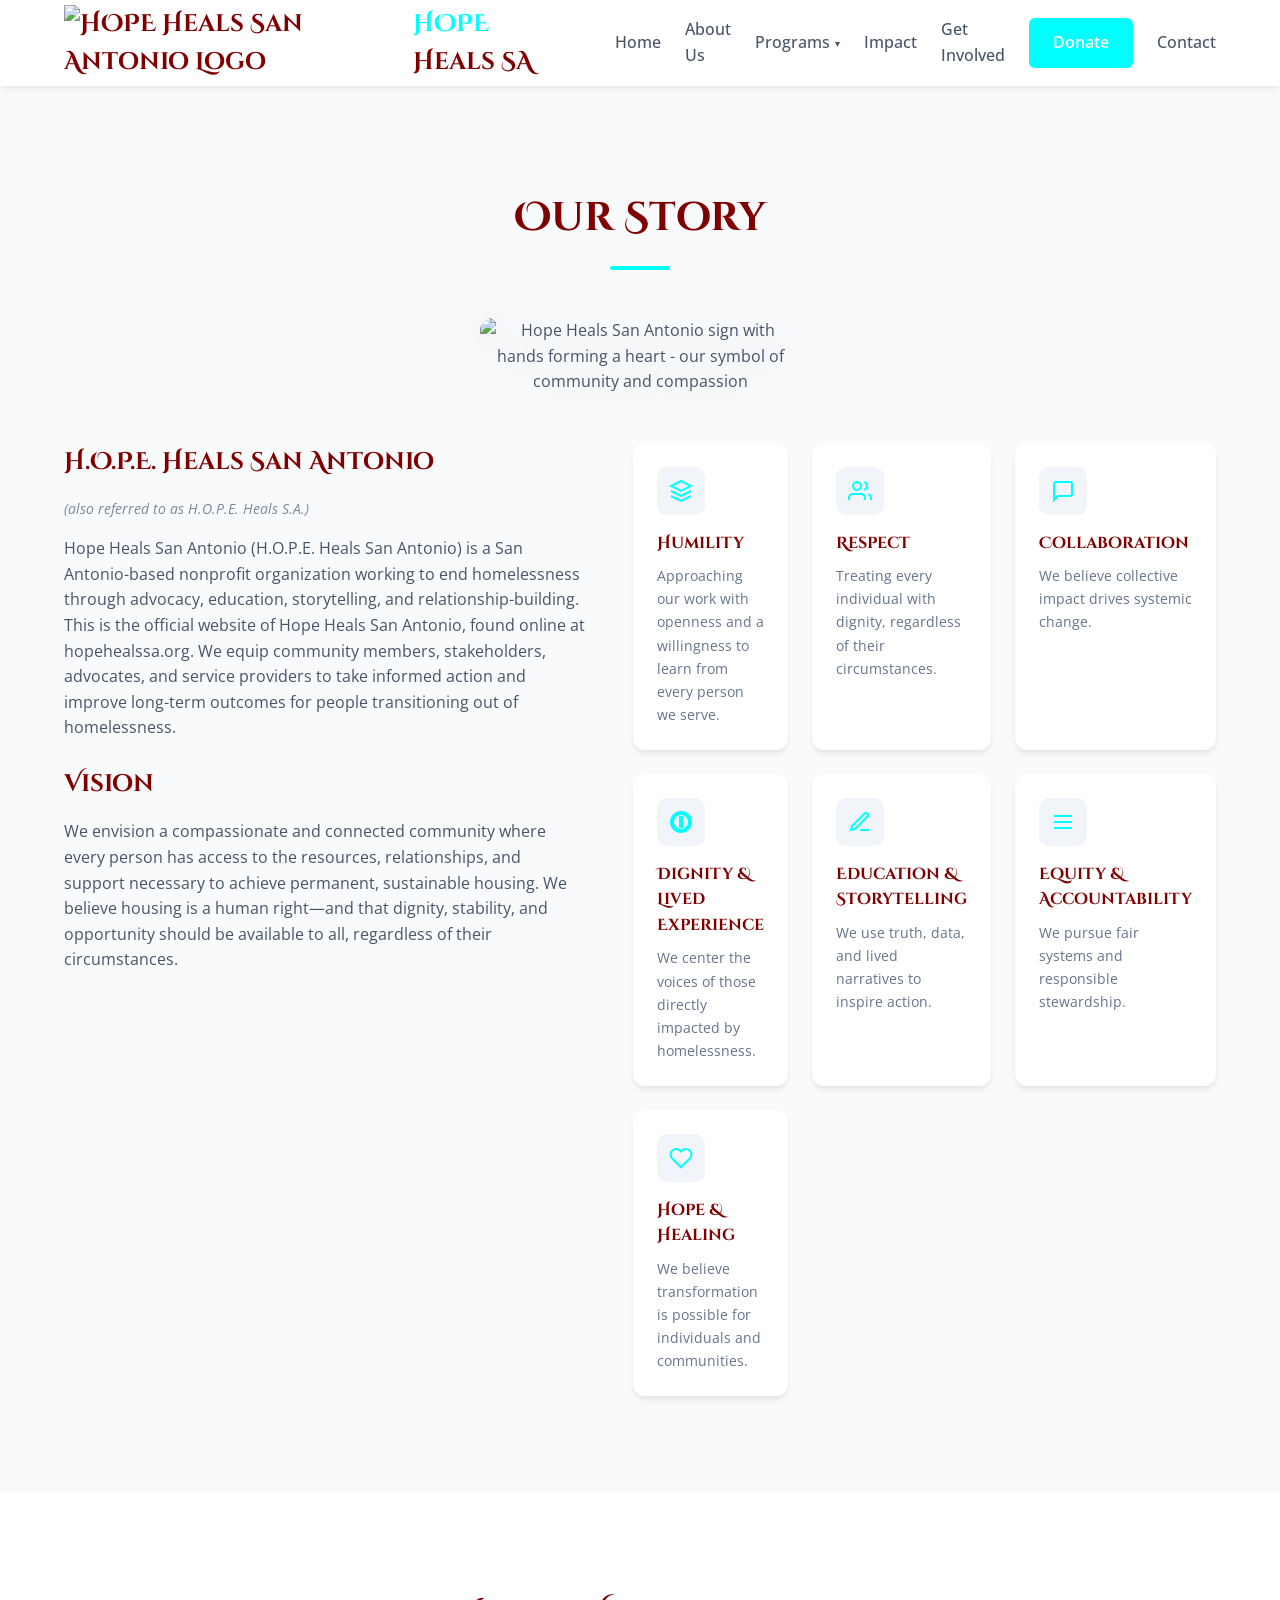
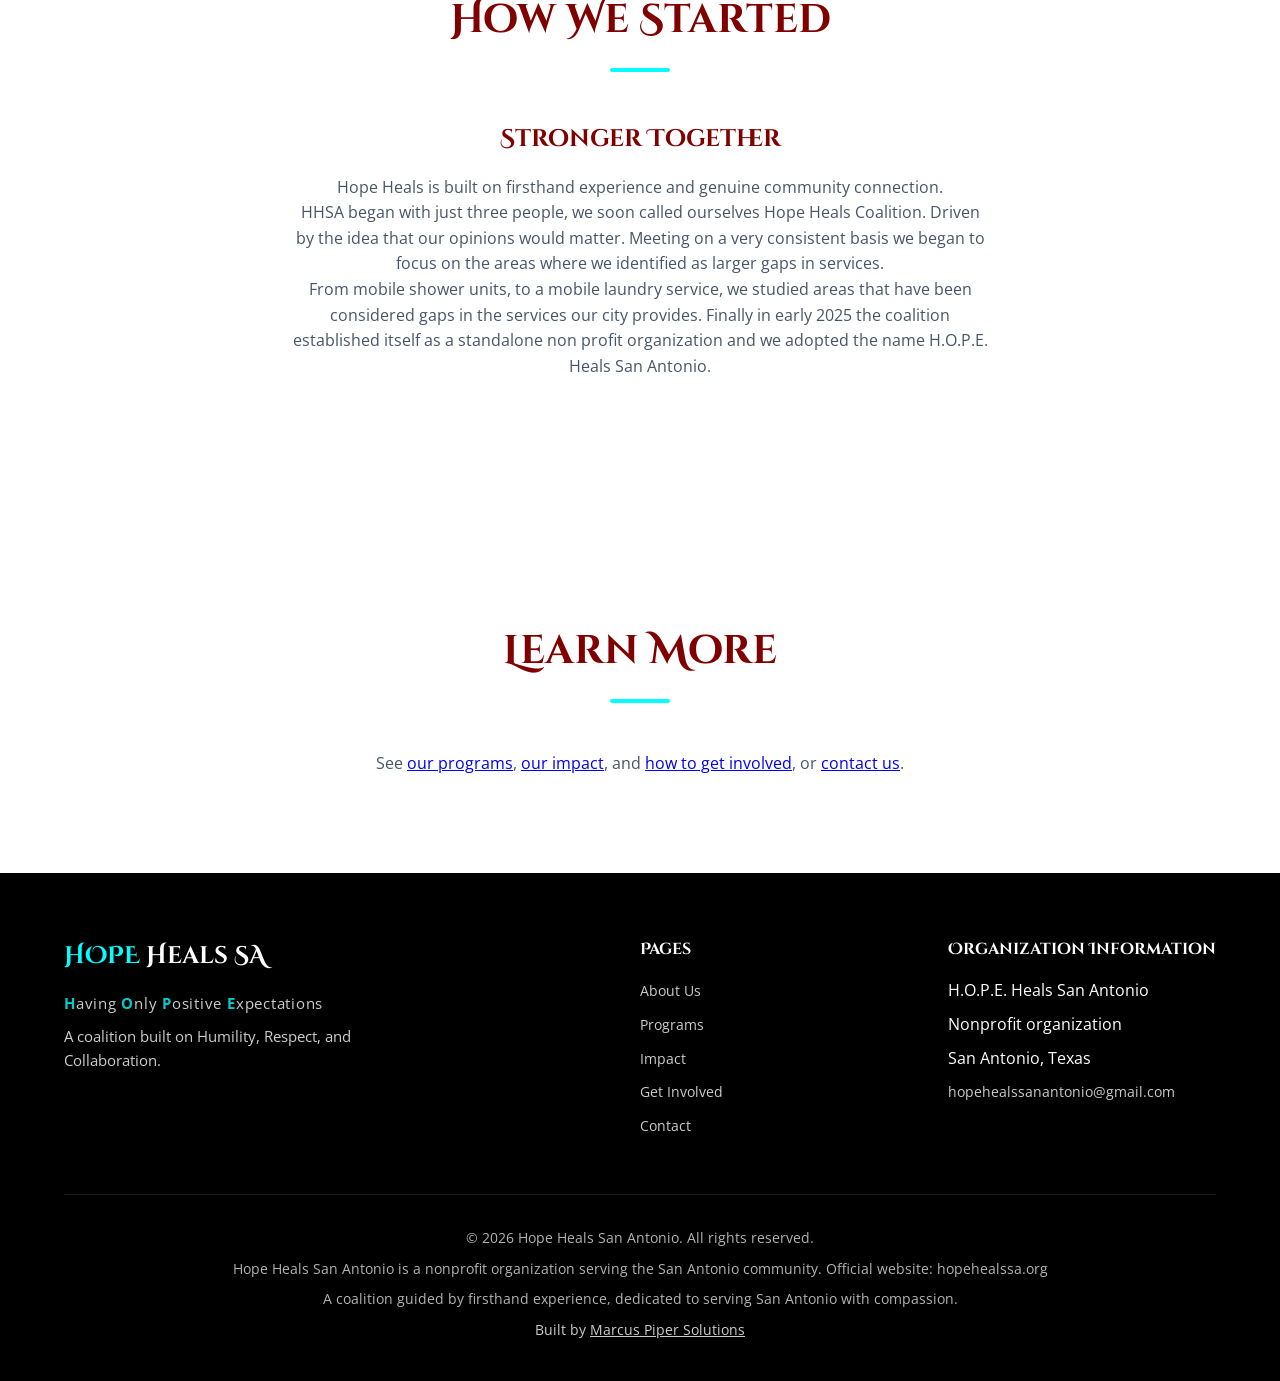
==== about.html @ a85b9e61 "Split site into real pages, fix dead links, add organization info for Google review" ====
<!DOCTYPE html>
<html lang="en">
<head>
    <meta charset="UTF-8">
    <meta name="viewport" content="width=device-width, initial-scale=1.0">
    <meta name="description" content="About H.O.P.E. Heals San Antonio, a San Antonio nonprofit working to end homelessness through advocacy, education, storytelling, and relationship building.">
    <meta name="keywords" content="San Antonio Nonprofit Coalition, capacity building, supportive services, advocacy, community training, unsheltered populations, firsthand experience">
    <meta name="author" content="Hope Heals San Antonio">
    <meta property="og:title" content="Hope Heals San Antonio | Having Only Positive Expectations">
    <meta property="og:description" content="Hope Heals San Antonio is a nonprofit organization serving the San Antonio community. A coalition led by individuals with firsthand experience of homelessness—capacity building, supportive services, and advocacy.">
    <meta property="og:type" content="website">
    <meta property="og:url" content="https://hopehealssa.org/">
    <meta property="og:site_name" content="Hope Heals San Antonio">
    <meta property="og:image" content="https://hopehealssa.org/assets/images/hope-heals-sa-logo.png">
    <meta name="twitter:card" content="summary_large_image">
    <link rel="canonical" href="https://hopehealssa.org/about.html">
    <title>About Us | Hope Heals San Antonio</title>
    <script type="application/ld+json">
    {
        "@context": "https://schema.org",
        "@type": "NonprofitOrganization",
        "name": "Hope Heals San Antonio",
        "alternateName": ["HOPE Heals SA", "H.O.P.E. Heals San Antonio", "HHSA"],
        "url": "https://hopehealssa.org",
        "logo": "https://hopehealssa.org/assets/images/hope-heals-sa-logo.png",
        "email": "hopehealssanantonio@gmail.com",
        "areaServed": {
            "@type": "City",
            "name": "San Antonio",
            "address": {
                "@type": "PostalAddress",
                "addressLocality": "San Antonio",
                "addressRegion": "TX",
                "addressCountry": "US"
            }
        },
        "description": "Hope Heals San Antonio is a nonprofit organization serving the San Antonio community through capacity building, supportive services, and advocacy for people experiencing homelessness."
    }
    </script>
    <link rel="icon" type="image/png" href="assets/images/hope-heals-sa-icon.png">
    <link rel="apple-touch-icon" href="assets/images/hope-heals-sa-icon.png">
    <link rel="stylesheet" href="style.css">
    <link rel="preconnect" href="https://fonts.googleapis.com">
    <link rel="preconnect" href="https://fonts.gstatic.com" crossorigin>
    <link href="https://fonts.googleapis.com/css2?family=Cinzel+Decorative:wght@400;700;900&family=Cinzel:wght@400;700&family=Open+Sans:wght@400;500;600;700&display=swap" rel="stylesheet">
</head>
<body class="subpage">
    <header class="header" id="header">
        <nav class="nav container">
            <a href="index.html" class="nav-logo">
                <img src="assets/images/hope-heals-sa-logo.png" alt="HOPE Heals San Antonio Logo" class="logo-img">
                <span class="logo-text"><span class="logo-hope">HOPE</span> Heals SA</span>
            </a>
            <button class="nav-toggle" id="nav-toggle" aria-label="Toggle navigation">
                <span></span>
                <span></span>
                <span></span>
            </button>
            <ul class="nav-menu" id="nav-menu">
                <li><a href="index.html" class="nav-link">Home</a></li>
                <li><a href="about.html" class="nav-link">About Us</a></li>
                <li class="nav-item-dropdown">
                    <a href="programs.html" class="nav-link nav-link-dropdown" aria-haspopup="true" aria-expanded="false">Programs <span class="dropdown-arrow" aria-hidden="true">&#9662;</span></a>
                    <ul class="dropdown-menu" role="menu">
                        <li role="none"><a href="programs.html#training" class="dropdown-link" role="menuitem">Community Training</a></li>
                        <li role="none"><a href="programs.html#outreach" class="dropdown-link" role="menuitem">Immediate Outreach</a></li>
                        <li role="none"><a href="programs.html#intervention" class="dropdown-link" role="menuitem">Intervention</a></li>
                        <li role="none"><a href="programs.html#advocacy" class="dropdown-link" role="menuitem">Systems Advocacy</a></li>
                        <li role="none"><a href="programs.html#narrative" class="dropdown-link" role="menuitem">Building a Narrative of Change</a></li>
                    </ul>
                </li>
                <li><a href="impact.html" class="nav-link">Impact</a></li>
                <li><a href="get-involved.html" class="nav-link">Get Involved</a></li>
                <li><a href="get-involved.html#pledge" class="nav-btn donate-btn">Donate</a></li>
                <li><a href="contact.html" class="nav-link">Contact</a></li>
            </ul>
        </nav>
    </header>

    <main>
        <section class="section story" id="story">
            <div class="container">
                <div class="section-header">
                    <h2 class="section-title">Our Story</h2>
                    <div class="section-divider"></div>
                </div>
                <div class="story-hero">
                    <img src="assets/images/hope-heals-sa-logo.png" alt="Hope Heals San Antonio sign with hands forming a heart - our symbol of community and compassion" class="story-main-image">
                </div>
                <div class="story-content">
                    <div class="story-text">
                        <h3 class="story-org-name">H.O.P.E. Heals San Antonio</h3>
                        <p class="story-org-sub">(also referred to as H.O.P.E. Heals S.A.)</p>
                        <p>Hope Heals San Antonio (H.O.P.E. Heals San Antonio) is a San Antonio-based nonprofit organization working to end homelessness through advocacy, education, storytelling, and relationship-building. This is the official website of Hope Heals San Antonio, found online at hopehealssa.org. We equip community members, stakeholders, advocates, and service providers to take informed action and improve long-term outcomes for people transitioning out of homelessness.</p>
                        <h3>Vision</h3>
                        <p>We envision a compassionate and connected community where every person has access to the resources, relationships, and support necessary to achieve permanent, sustainable housing. We believe housing is a human right—and that dignity, stability, and opportunity should be available to all, regardless of their circumstances.</p>
                    </div>
                    <div class="story-values">
                        <div class="value-card">
                            <div class="value-icon">
                                <svg viewBox="0 0 24 24" fill="none" stroke="currentColor" stroke-width="2">
                                    <path d="M12 2L2 7l10 5 10-5-10-5zM2 17l10 5 10-5M2 12l10 5 10-5"/>
                                </svg>
                            </div>
                            <h4>Humility</h4>
                            <p>Approaching our work with openness and a willingness to learn from every person we serve.</p>
                        </div>
                        <div class="value-card">
                            <div class="value-icon">
                                <svg viewBox="0 0 24 24" fill="none" stroke="currentColor" stroke-width="2">
                                    <path d="M17 21v-2a4 4 0 0 0-4-4H5a4 4 0 0 0-4 4v2"/>
                                    <circle cx="9" cy="7" r="4"/>
                                    <path d="M23 21v-2a4 4 0 0 0-3-3.87M16 3.13a4 4 0 0 1 0 7.75"/>
                                </svg>
                            </div>
                            <h4>Respect</h4>
                            <p>Treating every individual with dignity, regardless of their circumstances.</p>
                        </div>
                        <div class="value-card">
                            <div class="value-icon">
                                <svg viewBox="0 0 24 24" fill="none" stroke="currentColor" stroke-width="2">
                                    <path d="M21 15a2 2 0 0 1-2 2H7l-4 4V5a2 2 0 0 1 2-2h14a2 2 0 0 1 2 2z"/>
                                </svg>
                            </div>
                            <h4>Collaboration</h4>
                            <p>We believe collective impact drives systemic change.</p>
                        </div>
                        <div class="value-card">
                            <div class="value-icon">
                                <svg viewBox="0 0 24 24" fill="none" stroke="currentColor" stroke-width="2">
                                    <path d="M12 2C6.48 2 2 6.48 2 12s4.48 10 10 10 10-4.48 10-10S17.52 2 12 2zm0 18c-4.41 0-8-3.59-8-8s3.59-8 8-8 8 3.59 8 8-3.59 8-8 8zm-1-13h2v6h-2zm0 8h2v2h-2z"/>
                                </svg>
                            </div>
                            <h4>Dignity &amp; Lived Experience</h4>
                            <p>We center the voices of those directly impacted by homelessness.</p>
                        </div>
                        <div class="value-card">
                            <div class="value-icon">
                                <svg viewBox="0 0 24 24" fill="none" stroke="currentColor" stroke-width="2">
                                    <path d="M12 20h9M16.5 3.5a2.121 2.121 0 0 1 3 3L7 19l-4 1 1-4L16.5 3.5z"/>
                                </svg>
                            </div>
                            <h4>Education &amp; Storytelling</h4>
                            <p>We use truth, data, and lived narratives to inspire action.</p>
                        </div>
                        <div class="value-card">
                            <div class="value-icon">
                                <svg viewBox="0 0 24 24" fill="none" stroke="currentColor" stroke-width="2">
                                    <path d="M3 6h18M3 12h18M3 18h18"/>
                                </svg>
                            </div>
                            <h4>Equity &amp; Accountability</h4>
                            <p>We pursue fair systems and responsible stewardship.</p>
                        </div>
                        <div class="value-card">
                            <div class="value-icon">
                                <svg viewBox="0 0 24 24" fill="none" stroke="currentColor" stroke-width="2">
                                    <path d="M20.84 4.61a5.5 5.5 0 0 0-7.78 0L12 5.67l-1.06-1.06a5.5 5.5 0 0 0-7.78 7.78l1.06 1.06L12 21.23l7.78-7.78 1.06-1.06a5.5 5.5 0 0 0 0-7.78z"/>
                                </svg>
                            </div>
                            <h4>Hope &amp; Healing</h4>
                            <p>We believe transformation is possible for individuals and communities.</p>
                        </div>
                    </div>
                </div>
            </div>
        </section>

        <section class="section coalition" id="history">
            <div class="container">
                <div class="section-header">
                    <h2 class="section-title">How We Started</h2>
                    <div class="section-divider"></div>
                </div>
                <div class="coalition-content">
                    <div class="coalition-intro">
                        <h3>Stronger Together</h3>
                        <p>Hope Heals is built on firsthand experience and genuine community connection.</p>
                        <p>HHSA began with just three people, we soon called ourselves Hope Heals Coalition. Driven by the idea that our opinions would matter. Meeting on a very consistent basis we began to focus on the areas where we identified as larger gaps in services.</p>
                        <p>From mobile shower units, to a mobile laundry service, we studied areas that have been considered gaps in the services our city provides. Finally in early 2025 the coalition established itself as a standalone non profit organization and we adopted the name H.O.P.E. Heals San Antonio.</p>
                    </div>
                </div>
            </div>
        </section>
        <section class="section" id="about-next">
            <div class="container">
                <div class="section-header">
                    <h2 class="section-title">Learn More</h2>
                    <div class="section-divider"></div>
                </div>
                <p style="text-align:center;">See <a href="programs.html">our programs</a>, <a href="impact.html">our impact</a>, and <a href="get-involved.html">how to get involved</a>, or <a href="contact.html">contact us</a>.</p>
            </div>
        </section>
    </main>

    <footer class="footer">
        <div class="container">
            <div class="footer-content">
                <div class="footer-brand">
                    <a href="index.html" class="footer-logo">
                        <span class="logo-hope">HOPE</span> Heals SA
                    </a>
                    <p class="hope-definition"><strong>H</strong>aving <strong>O</strong>nly <strong>P</strong>ositive <strong>E</strong>xpectations</p>
                    <p>A coalition built on Humility, Respect, and Collaboration.</p>
                </div>
                <div class="footer-links">
                    <h4>Pages</h4>
                    <ul>
                        <li><a href="about.html">About Us</a></li>
                        <li><a href="programs.html">Programs</a></li>
                        <li><a href="impact.html">Impact</a></li>
                        <li><a href="get-involved.html">Get Involved</a></li>
                        <li><a href="contact.html">Contact</a></li>
                    </ul>
                </div>
                <div class="footer-links" id="organization-information">
                    <h4>Organization Information</h4>
                    <ul>
                        <li>H.O.P.E. Heals San Antonio</li>
                        <li>Nonprofit organization</li>
                        <li>San Antonio, Texas</li>
                        <li><a href="mailto:hopehealssanantonio@gmail.com">hopehealssanantonio@gmail.com</a></li>
                    </ul>
                </div>
            </div>
            <div class="footer-bottom">
                <p>&copy; 2026 Hope Heals San Antonio. All rights reserved.</p>
                <p>Hope Heals San Antonio is a nonprofit organization serving the San Antonio community. Official website: hopehealssa.org</p>
                <p>A coalition guided by firsthand experience, dedicated to serving San Antonio with compassion.</p>
                <p style="margin-top: 0.5rem; font-size: 0.875rem; opacity: 0.8;">Built by <a href="https://marcus-piper-solutions-site.vercel.app/" target="_blank" rel="noopener noreferrer" style="color: inherit; text-decoration: underline;">Marcus Piper Solutions</a></p>
            </div>
        </div>
    </footer>

    <div class="toast" id="toast">
        <span class="toast-message"></span>
    </div>

    <script src="script.js"></script>
</body>
</html>
---- style.css ----
:root {
    /* ===== OFFICIAL HOPE HEALS SA BRAND COLORS ===== */
    --color-navy: #800000;          /* Brand Maroon — replaces navy for headings & structural */
    --color-navy-dark: #000000;     /* Brand Black — darkest backgrounds (footer, etc.) */
    --color-navy-light: #a00000;    /* Lighter maroon for hover states */
    --color-slate: #64748b;
    --color-slate-light: #94a3b8;
    --color-slate-dark: #475569;
    --color-white: #ffffff;
    --color-off-white: #f8fafc;
    --color-gray-100: #f1f5f9;
    --color-gray-200: #e2e8f0;
    --color-accent: #00FFFF;        /* Brand Primary Cyan/Aqua */
    --color-accent-dark: #5ecfea;   /* Brand Reference Cyan — darker tint for hover */
    --color-accent-muted: rgba(0, 255, 255, 0.15); /* Transparent cyan for backgrounds */
    --font-heading: 'Cinzel Decorative', 'Cinzel', Georgia, serif;
    --font-body: 'Open Sans', -apple-system, BlinkMacSystemFont, sans-serif;
    --shadow-sm: 0 1px 2px rgba(0, 0, 0, 0.05);
    --shadow-md: 0 4px 6px -1px rgba(0, 0, 0, 0.1);
    --shadow-lg: 0 10px 15px -3px rgba(0, 0, 0, 0.1);
    --shadow-xl: 0 20px 25px -5px rgba(0, 0, 0, 0.1);
    --transition: all 0.3s ease;
}

*, *::before, *::after {
    box-sizing: border-box;
    margin: 0;
    padding: 0;
}

html {
    scroll-behavior: smooth;
}

body {
    font-family: var(--font-body);
    font-size: 16px;
    line-height: 1.6;
    color: var(--color-slate-dark);
    background-color: var(--color-white);
}

.container {
    width: 100%;
    max-width: 1200px;
    margin: 0 auto;
    padding: 0 1.5rem;
}

.header {
    position: fixed;
    top: 0;
    left: 0;
    right: 0;
    background: var(--color-white);
    box-shadow: var(--shadow-md);
    z-index: 1000;
    transition: var(--transition);
}

.header.scrolled {
    background: rgba(255, 255, 255, 0.98);
}

.nav {
    display: flex;
    justify-content: space-between;
    align-items: center;
    height: 86px;
}

.nav-logo {
    display: flex;
    align-items: center;
    gap: 0.5rem;
    font-family: var(--font-heading);
    font-size: 1.5rem;
    font-weight: 700;
    color: var(--color-navy);
    text-decoration: none;
    margin-right: 3rem;
}

.logo-img {
    height: 76px;
    width: auto;
}

.logo-hope {
    color: var(--color-accent);
}

.nav-toggle {
    display: flex;
    flex-direction: column;
    gap: 5px;
    background: none;
    border: none;
    cursor: pointer;
    padding: 0.5rem;
}

.nav-toggle span {
    width: 25px;
    height: 2px;
    background: var(--color-navy);
    transition: var(--transition);
}

.nav-toggle.active span:nth-child(1) {
    transform: rotate(45deg) translate(5px, 5px);
}

.nav-toggle.active span:nth-child(2) {
    opacity: 0;
}

.nav-toggle.active span:nth-child(3) {
    transform: rotate(-45deg) translate(5px, -5px);
}

.nav-menu {
    position: fixed;
    top: 86px;
    left: 0;
    right: 0;
    background: var(--color-white);
    list-style: none;
    padding: 1.5rem;
    box-shadow: var(--shadow-lg);
    transform: translateY(-100%);
    opacity: 0;
    visibility: hidden;
    transition: var(--transition);
}

.nav-menu.active {
    transform: translateY(0);
    opacity: 1;
    visibility: visible;
}

.nav-link {
    display: block;
    padding: 0.75rem 0;
    color: var(--color-slate-dark);
    text-decoration: none;
    font-weight: 500;
    transition: var(--transition);
}

.nav-link:hover {
    color: var(--color-navy);
}

.nav-btn {
    display: inline-block;
    margin-top: 0.5rem;
}

.donate-btn {
    background: var(--color-accent);
    color: var(--color-white) !important;
    padding: 0.75rem 1.5rem;
    border-radius: 6px;
    text-decoration: none;
    font-weight: 600;
    transition: var(--transition);
}

.donate-btn:hover {
    background: var(--color-accent-dark);
}

.btn {
    display: inline-block;
    padding: 0.875rem 2rem;
    border-radius: 6px;
    font-weight: 600;
    text-decoration: none;
    cursor: pointer;
    transition: var(--transition);
    border: none;
    font-size: 1rem;
}

.btn-primary {
    background: var(--color-accent);
    color: var(--color-white);
}

.btn-primary:hover {
    background: var(--color-accent-dark);
    transform: translateY(-2px);
}

.btn-secondary {
    background: transparent;
    color: var(--color-white);
    border: 2px solid var(--color-white);
}

.btn-secondary:hover {
    background: var(--color-white);
    color: var(--color-navy); /* maroon text on white hover */
}

.btn-outline {
    background: transparent;
    color: var(--color-navy);
    border: 2px solid var(--color-navy);
}

.btn-outline:hover {
    background: var(--color-navy);
    color: var(--color-white);
}

.btn-full {
    width: 100%;
}

.hero {
    position: relative;
    min-height: 100vh;
    display: flex;
    flex-direction: column;
    justify-content: center;
    align-items: center;
    background: url('assets/impact_gallery/HOPE_Heals_Community_Coalition_Vigil.jpg') center center / cover no-repeat;
    padding: 6rem 0 3rem;
}

.hero-overlay {
    position: absolute;
    inset: 0;
    background: linear-gradient(135deg, rgba(0, 0, 0, 0.88) 0%, rgba(128, 0, 0, 0.78) 55%, rgba(0, 0, 0, 0.82) 100%);
}

.hero-content {
    position: relative;
    text-align: center;
    color: var(--color-white);
    max-width: 800px;
    padding: 0 1.5rem;
}

.hero-acronym {
    font-size: 1.4rem;
    letter-spacing: 0.15em;
    text-transform: uppercase;
    opacity: 0.9;
    margin-bottom: 1rem;
}

.hero-acronym strong {
    color: var(--color-accent);
    font-size: 1.3em;
}

.hero-title {
    font-family: var(--font-heading);
    font-size: clamp(2rem, 5vw, 3.5rem);
    font-weight: 700;
    line-height: 1.2;
    margin-bottom: 1.5rem;
}

.hero-subtitle {
    font-size: clamp(1rem, 2vw, 1.25rem);
    opacity: 0.9;
    margin-bottom: 0;
    max-width: 600px;
    margin-left: auto;
    margin-right: auto;
}

.hero-buttons {
    display: flex;
    flex-direction: column;
    gap: 1rem;
    align-items: center;
}

.impact-counter {
    display: grid;
    grid-template-columns: 1fr;
    gap: 1.5rem;
    background: rgba(255, 255, 255, 0.1);
    backdrop-filter: blur(10px);
    padding: 2rem;
    border-radius: 12px;
    margin-top: 3rem;
    width: 100%;
    max-width: 800px;
}

.counter-item {
    text-align: center;
    color: var(--color-white);
}

.counter-number {
    font-family: var(--font-heading);
    font-size: 2.5rem;
    font-weight: 700;
    display: block;
}

.counter-label {
    font-size: 0.875rem;
    opacity: 0.9;
    display: block;
    margin-top: 0.25rem;
}

.section {
    padding: 5rem 0;
}

.section-header {
    text-align: center;
    margin-bottom: 3rem;
}

.section-title {
    font-family: var(--font-heading);
    font-size: clamp(1.75rem, 4vw, 2.5rem);
    color: var(--color-navy);
    margin-bottom: 1rem;
}

.section-divider {
    width: 60px;
    height: 4px;
    background: var(--color-accent);
    margin: 0 auto;
    border-radius: 2px;
}

.story {
    background: var(--color-off-white);
}

.story-hero {
    text-align: center;
    margin-bottom: 3rem;
}

.story-main-image {
    max-width: 280px;
    height: auto;
    margin: 0 auto;
    display: block;
    border-radius: 12px;
    background: transparent;
    mix-blend-mode: multiply;
    filter: drop-shadow(0 4px 12px rgba(0,0,0,0.10));
}

.story-content {
    display: grid;
    gap: 3rem;
}

.story-text h3 {
    font-family: var(--font-heading);
    color: var(--color-navy);
    font-size: 1.5rem;
    margin-bottom: 1rem;
}

.story-text p {
    margin-bottom: 1.5rem;
    color: var(--color-slate-dark);
}

.story-org-name {
    font-family: var(--font-heading);
    color: var(--color-navy);
    font-size: 1.5rem;
    margin-bottom: 0.35rem;
}

.story-org-sub {
    font-size: 0.9rem !important;
    color: var(--color-slate) !important;
    font-style: italic;
    margin-bottom: 1rem !important;
    opacity: 0.85;
}

.founder-section {
    margin-top: 2rem;
    padding: 1.5rem;
    background: var(--color-white);
    border-radius: 12px;
    border-left: 4px solid var(--color-accent);
}

.founder-section h3 {
    font-family: var(--font-heading);
    color: var(--color-navy);
    font-size: 1.25rem;
    margin-bottom: 0.75rem;
}

.founder-section p {
    margin-bottom: 0;
    color: var(--color-slate-dark);
}

.story-values {
    display: grid;
    gap: 1.5rem;
}

.value-card {
    background: var(--color-white);
    padding: 1.5rem;
    border-radius: 12px;
    box-shadow: var(--shadow-md);
    transition: var(--transition);
}

.value-card:hover {
    transform: translateY(-4px);
    box-shadow: var(--shadow-lg);
}

.value-icon {
    width: 48px;
    height: 48px;
    background: var(--color-gray-100);
    border-radius: 10px;
    display: flex;
    align-items: center;
    justify-content: center;
    margin-bottom: 1rem;
}

.value-icon svg {
    width: 24px;
    height: 24px;
    color: var(--color-accent);
}

.value-card h4 {
    font-family: var(--font-heading);
    color: var(--color-navy);
    margin-bottom: 0.5rem;
}

.value-card p {
    font-size: 0.9rem;
    color: var(--color-slate);
}

.coalition-intro {
    text-align: center;
    max-width: 700px;
    margin: 0 auto 3rem;
}

.coalition-intro h3 {
    font-family: var(--font-heading);
    color: var(--color-navy);
    font-size: 1.5rem;
    margin-bottom: 1rem;
}

.coalition-pillars {
    display: grid;
    gap: 2rem;
}

.pillar {
    position: relative;
    padding: 1.5rem;
    background: var(--color-off-white);
    border-radius: 12px;
    border-left: 4px solid var(--color-accent);
}

.pillar-number {
    font-family: var(--font-heading);
    font-size: 2rem;
    font-weight: 700;
    color: var(--color-gray-200);
    position: absolute;
    top: 1rem;
    right: 1rem;
}

.pillar h4 {
    font-family: var(--font-heading);
    color: var(--color-navy);
    margin-bottom: 0.5rem;
}

.pillar p {
    color: var(--color-slate);
    font-size: 0.95rem;
}

.impact {
    background: var(--color-off-white);
}

.impact-intro {
    text-align: center;
    max-width: 600px;
    margin: 0 auto 2rem;
    color: var(--color-slate);
}

.gallery-grid {
    display: grid;
    grid-template-columns: repeat(2, 1fr);
    gap: 1rem;
}

.gallery-grid.gallery-10 {
    grid-template-columns: repeat(2, 1fr);
}

.gallery-grid.gallery-8 {
    grid-template-columns: repeat(2, 1fr);
}

.gallery-item {
    position: relative;
    aspect-ratio: 4/3;
    border-radius: 12px;
    overflow: hidden;
    box-shadow: var(--shadow-md);
    transition: var(--transition);
}

.gallery-item:hover {
    transform: scale(1.02);
    box-shadow: var(--shadow-lg);
}

.gallery-item img {
    width: 100%;
    height: 100%;
    object-fit: cover;
    transition: var(--transition);
}

.gallery-caption {
    position: absolute;
    bottom: 0;
    left: 0;
    right: 0;
    background: linear-gradient(transparent, rgba(0, 0, 0, 0.8));
    color: var(--color-white);
    padding: 2rem 1rem 0.75rem;
    font-size: 0.875rem;
    font-weight: 500;
}

.gallery-item-logo {
    background: var(--color-white);
    display: flex;
    align-items: center;
    justify-content: center;
    padding: 1rem;
}

.gallery-item-logo img {
    object-fit: contain;
}

.gallery-placeholder {
    width: 100%;
    height: 100%;
    background: linear-gradient(135deg, var(--color-gray-100) 0%, var(--color-gray-200) 100%);
    display: flex;
    flex-direction: column;
    align-items: center;
    justify-content: center;
    gap: 0.75rem;
    transition: var(--transition);
}

.gallery-placeholder:hover {
    background: linear-gradient(135deg, var(--color-gray-200) 0%, var(--color-gray-100) 100%);
}

.gallery-placeholder svg {
    width: 40px;
    height: 40px;
    color: var(--color-slate-light);
}

.gallery-placeholder span {
    font-size: 0.875rem;
    color: var(--color-slate);
    font-weight: 500;
}

.involved-grid {
    display: grid;
    gap: 1.5rem;
    margin-bottom: 4rem;
}

.involved-card {
    background: var(--color-white);
    padding: 2rem;
    border-radius: 12px;
    box-shadow: var(--shadow-md);
    text-align: center;
    transition: var(--transition);
}

.involved-card:hover {
    transform: translateY(-4px);
    box-shadow: var(--shadow-lg);
}

.card-icon {
    width: 64px;
    height: 64px;
    background: var(--color-gray-100);
    border-radius: 50%;
    display: flex;
    align-items: center;
    justify-content: center;
    margin: 0 auto 1.5rem;
}

.card-icon svg {
    width: 28px;
    height: 28px;
    color: var(--color-accent);
}

.involved-card h3 {
    font-family: var(--font-heading);
    color: var(--color-navy);
    margin-bottom: 0.75rem;
}

.involved-card p {
    color: var(--color-slate);
    margin-bottom: 1.5rem;
    font-size: 0.95rem;
}

.pledge-section {
    background: var(--color-navy);
    border-radius: 16px;
    padding: 2.5rem 1.5rem;
}

.pledge-content {
    display: grid;
    gap: 2.5rem;
}

.pledge-info {
    color: var(--color-white);
}

.pledge-info h3 {
    font-family: var(--font-heading);
    font-size: 1.75rem;
    margin-bottom: 1rem;
}

.pledge-info p {
    opacity: 0.9;
    margin-bottom: 2rem;
}

.giving-methods {
    margin-bottom: 2rem;
}

.giving-method {
    background: rgba(255, 255, 255, 0.1);
    border: 1px solid rgba(255, 255, 255, 0.25);
    border-radius: 8px;
    padding: 1.25rem;
}

.giving-method + .giving-method {
    margin-top: 1rem;
}

.giving-method-btn {
    margin-bottom: 1rem;
}

.giving-method-qr {
    text-align: center;
}

.giving-method-qr img {
    width: 140px;
    height: 140px;
    background: var(--color-white);
    border-radius: 8px;
    padding: 0.5rem;
    margin-bottom: 0.5rem;
}

.giving-method-label {
    display: block;
    font-family: var(--font-heading);
    font-weight: 600;
    margin-bottom: 0.5rem;
}

.giving-method-value {
    display: block;
    font-size: 1.125rem;
    font-weight: 600;
    word-break: break-word;
    margin-bottom: 0.5rem;
}

.giving-method-note {
    font-size: 0.875rem;
    opacity: 0.8;
    margin-bottom: 0 !important;
}

.qr-placeholder {
    text-align: center;
}

.qr-code {
    width: 200px;
    height: 200px;
    background: var(--color-white);
    border-radius: 8px;
    border: 2px solid #e2e8f0;
    display: flex;
    align-items: center;
    justify-content: center;
    margin: 0 auto 1rem;
    padding: 1rem;
}

.qr-code svg {
    width: 100%;
    height: 100%;
    color: var(--color-navy);
}

.qr-placeholder p {
    font-size: 0.875rem;
    opacity: 0.8;
}

.pledge-form {
    background: var(--color-white);
    padding: 2rem;
    border-radius: 12px;
}

.form-group {
    margin-bottom: 1.25rem;
}

.form-group label {
    display: block;
    font-weight: 600;
    color: var(--color-navy);
    margin-bottom: 0.5rem;
    font-size: 0.9rem;
}

.form-group input,
.form-group select,
.form-group textarea {
    width: 100%;
    padding: 0.875rem 1rem;
    border: 2px solid var(--color-gray-200);
    border-radius: 8px;
    font-family: var(--font-body);
    font-size: 1rem;
    transition: var(--transition);
}

.form-group input:focus,
.form-group select:focus,
.form-group textarea:focus {
    outline: none;
    border-color: var(--color-accent); /* cyan focus ring */
    box-shadow: 0 0 0 3px rgba(0, 255, 255, 0.18);
}

.amount-options {
    display: grid;
    grid-template-columns: repeat(4, 1fr);
    gap: 0.5rem;
    margin-bottom: 0.75rem;
}

.amount-btn {
    padding: 0.75rem;
    border: 2px solid var(--color-gray-200);
    border-radius: 8px;
    background: var(--color-white);
    font-weight: 600;
    color: var(--color-navy);
    cursor: pointer;
    transition: var(--transition);
}

.amount-btn:hover,
.amount-btn.active {
    border-color: var(--color-accent);
    background: var(--color-accent);
    color: var(--color-white);
}

.form-row {
    display: grid;
    gap: 1rem;
}

.contact {
    background: var(--color-off-white);
}

.contact-content {
    display: grid;
    gap: 3rem;
}

.contact-info h3 {
    font-family: var(--font-heading);
    color: var(--color-navy);
    font-size: 1.5rem;
    margin-bottom: 1rem;
}

.contact-info > p {
    color: var(--color-slate);
    margin-bottom: 2rem;
}

.contact-details {
    display: flex;
    flex-direction: column;
    gap: 1rem;
}

.contact-item {
    display: flex;
    align-items: center;
    gap: 0.75rem;
    color: var(--color-slate-dark);
}

.contact-item svg {
    width: 20px;
    height: 20px;
    color: var(--color-accent);
    flex-shrink: 0;
}

.social-links {
    display: flex;
    flex-wrap: wrap;
    gap: 1rem;
    margin-top: 1.5rem;
}

.social-link {
    display: flex;
    align-items: center;
    gap: 0.5rem;
    color: var(--color-slate-dark);
    text-decoration: none;
    transition: color 0.2s ease;
}

.social-link:hover {
    color: var(--color-accent);
}

.social-link svg {
    width: 20px;
    height: 20px;
    color: var(--color-accent);
    flex-shrink: 0;
}

.video-embed {
    position: relative;
    width: 100%;
    max-width: 800px;
    margin: 0 auto;
    padding-bottom: 56.25%;
    height: 0;
    overflow: hidden;
    border-radius: 12px;
    box-shadow: var(--shadow-md);
}

.video-embed iframe {
    position: absolute;
    top: 0;
    left: 0;
    width: 100%;
    height: 100%;
    border: 0;
}

.contact-form {
    background: var(--color-white);
    padding: 2rem;
    border-radius: 12px;
    box-shadow: var(--shadow-md);
}

.contact-direct-note {
    margin: 0 0 1.25rem;
    padding: 0.75rem 1rem;
    background: var(--color-bg-light, #f1f5f9);
    border-left: 3px solid var(--color-accent, #1a365d);
    border-radius: 6px;
    font-size: 0.95rem;
    color: var(--color-slate, #64748b);
}

.contact-direct-note a {
    color: var(--color-navy, #1a365d);
    font-weight: 600;
    text-decoration: underline;
}

.contact-form-status {
    margin: 1rem 0 0;
    padding: 0.75rem 1rem;
    border-radius: 6px;
    font-size: 0.95rem;
    background: #eef2f7;
    color: #1a365d;
}

.contact-form-status.is-error {
    background: #fdecec;
    color: #9b1c1c;
}

.footer {
    background: var(--color-navy-dark);
    color: var(--color-white);
    padding: 4rem 0 2rem;
}

.footer-content {
    display: grid;
    gap: 2.5rem;
    margin-bottom: 3rem;
}

.footer-logo {
    font-family: var(--font-heading);
    font-size: 1.5rem;
    font-weight: 700;
    color: var(--color-white);
    text-decoration: none;
    display: inline-block;
    margin-bottom: 1rem;
}

.footer-brand p {
    opacity: 0.8;
    font-size: 0.95rem;
    max-width: 300px;
    margin-bottom: 0.5rem;
}

.hope-definition {
    font-size: 0.9rem;
    letter-spacing: 0.05em;
}

.hope-definition strong {
    color: var(--color-accent);
}

.footer-links h4 {
    font-family: var(--font-heading);
    font-size: 1rem;
    margin-bottom: 1rem;
}

.footer-links ul {
    list-style: none;
}

.footer-links li {
    margin-bottom: 0.5rem;
}

.footer-links a {
    color: rgba(255, 255, 255, 0.8);
    text-decoration: none;
    font-size: 0.9rem;
    transition: var(--transition);
}

.footer-links a:hover {
    color: var(--color-white);
}

.footer-bottom {
    border-top: 1px solid rgba(255, 255, 255, 0.1);
    padding-top: 2rem;
    text-align: center;
}

.footer-bottom p {
    font-size: 0.875rem;
    opacity: 0.7;
    margin-bottom: 0.5rem;
}

.toast {
    position: fixed;
    bottom: 2rem;
    left: 50%;
    transform: translateX(-50%) translateY(100px);
    background: var(--color-navy);
    color: var(--color-white);
    padding: 1rem 2rem;
    border-radius: 8px;
    box-shadow: var(--shadow-xl);
    opacity: 0;
    visibility: hidden;
    transition: var(--transition);
    z-index: 2000;
}

.toast.show {
    transform: translateX(-50%) translateY(0);
    opacity: 1;
    visibility: visible;
}

.thank-you-modal {
    position: fixed;
    inset: 0;
    background: rgba(0, 0, 0, 0.7);
    display: flex;
    align-items: center;
    justify-content: center;
    z-index: 3000;
    opacity: 0;
    visibility: hidden;
    transition: var(--transition);
    padding: 1rem;
}

.thank-you-modal.show {
    opacity: 1;
    visibility: visible;
}

.thank-you-content {
    background: var(--color-white);
    padding: 2.5rem;
    border-radius: 16px;
    text-align: center;
    max-width: 400px;
    width: 100%;
    transform: scale(0.9);
    transition: var(--transition);
}

.thank-you-modal.show .thank-you-content {
    transform: scale(1);
}

.thank-you-icon {
    width: 60px;
    height: 60px;
    background: linear-gradient(135deg, var(--color-accent), var(--color-navy));
    border-radius: 50%;
    display: flex;
    align-items: center;
    justify-content: center;
    margin: 0 auto 1.5rem;
}

.thank-you-icon svg {
    width: 30px;
    height: 30px;
    stroke: var(--color-white);
}

.thank-you-content h3 {
    font-family: var(--font-heading);
    color: var(--color-navy);
    font-size: 1.75rem;
    margin-bottom: 1rem;
}

.thank-you-content p {
    color: var(--color-slate-dark);
    margin-bottom: 1.5rem;
    line-height: 1.6;
}

/* ===== SERVICES DROPDOWN ===== */
.nav-item-dropdown {
    position: relative;
}

.nav-link-dropdown {
    display: flex;
    align-items: center;
    gap: 0.3rem;
    cursor: pointer;
    user-select: none;
}

.dropdown-arrow {
    font-size: 0.65em;
    transition: transform 0.25s ease;
    display: inline-block;
    margin-top: 1px;
}

.nav-item-dropdown:hover .dropdown-arrow,
.nav-item-dropdown:focus-within .dropdown-arrow {
    transform: rotate(180deg);
}

.dropdown-menu {
    display: none;
    position: absolute;
    top: calc(100% + 0.5rem);
    left: 0;
    min-width: 200px;
    background: var(--color-white);
    border-radius: 8px;
    box-shadow: var(--shadow-lg);
    list-style: none;
    padding: 0.5rem 0;
    z-index: 1100;
    border-top: 3px solid var(--color-accent);
}

.nav-item-dropdown:hover .dropdown-menu,
.nav-item-dropdown:focus-within .dropdown-menu {
    display: block;
}

.dropdown-link {
    display: block;
    padding: 0.6rem 1.25rem;
    color: var(--color-slate-dark);
    text-decoration: none;
    font-size: 0.9rem;
    font-weight: 500;
    white-space: nowrap;
    transition: var(--transition);
}

.dropdown-link:hover {
    background: var(--color-gray-100);
    color: var(--color-navy);
}

/* Mobile: dropdown items shown inline below Services */
@media (max-width: 767px) {
    .nav-item-dropdown .dropdown-menu {
        position: static;
        display: block;
        box-shadow: none;
        border-radius: 0;
        border-top: none;
        border-left: 3px solid var(--color-accent);
        padding: 0.25rem 0 0.25rem 1rem;
        margin-top: 0.25rem;
        background: var(--color-gray-100);
    }

    .dropdown-link {
        padding: 0.5rem 0.75rem;
    }

    .dropdown-arrow {
        display: none;
    }
}

@media (min-width: 640px) {
    .hero-buttons {
        flex-direction: row;
    }

    .impact-counter {
        grid-template-columns: repeat(3, 1fr);
    }

    .gallery-grid {
        grid-template-columns: repeat(3, 1fr);
    }

    .gallery-grid.gallery-10 {
        grid-template-columns: repeat(5, 1fr);
    }

    .gallery-grid.gallery-8 {
        grid-template-columns: repeat(4, 1fr);
    }

    .form-row {
        grid-template-columns: repeat(2, 1fr);
    }
}

@media (min-width: 768px) {
    .nav-toggle {
        display: none;
    }

    .nav-menu {
        position: static;
        display: flex;
        align-items: center;
        gap: 1.5rem;
        background: transparent;
        padding: 0;
        box-shadow: none;
        transform: none;
        opacity: 1;
        visibility: visible;
    }

    .nav-link {
        padding: 0.5rem 0;
    }

    .nav-btn {
        margin-top: 0;
    }

    .story-values {
        grid-template-columns: repeat(2, 1fr);
    }

    .coalition-pillars {
        grid-template-columns: repeat(2, 1fr);
    }

    .involved-grid {
        grid-template-columns: repeat(3, 1fr);
    }

    .pledge-content {
        grid-template-columns: 1fr 1fr;
        align-items: start;
    }

    .contact-content {
        grid-template-columns: 1fr 1.5fr;
        align-items: start;
    }

    .footer-content {
        grid-template-columns: 2fr 1fr 1fr;
    }
}

@media (min-width: 1024px) {
    .section {
        padding: 6rem 0;
    }

    .gallery-grid.gallery-10 {
        grid-template-columns: repeat(5, 1fr);
    }

    .gallery-grid.gallery-8 {
        grid-template-columns: repeat(4, 1fr);
    }

    .story-main-image {
        max-width: 320px;
    }

    .story-content {
        grid-template-columns: 1.2fr 1fr;
        align-items: start;
    }

    .story-values {
        grid-template-columns: repeat(3, 1fr);
    }

    .pledge-section {
        padding: 3rem;
    }

    .pledge-form {
        padding: 2.5rem;
    }
}

/* Multi-page layout: keep sub page content clear of the fixed header */
body.subpage main {
    padding-top: 90px;
}
.pillar h4 a {
    color: inherit;
    text-decoration: none;
}
.pillar h4 a:hover {
    text-decoration: underline;
}
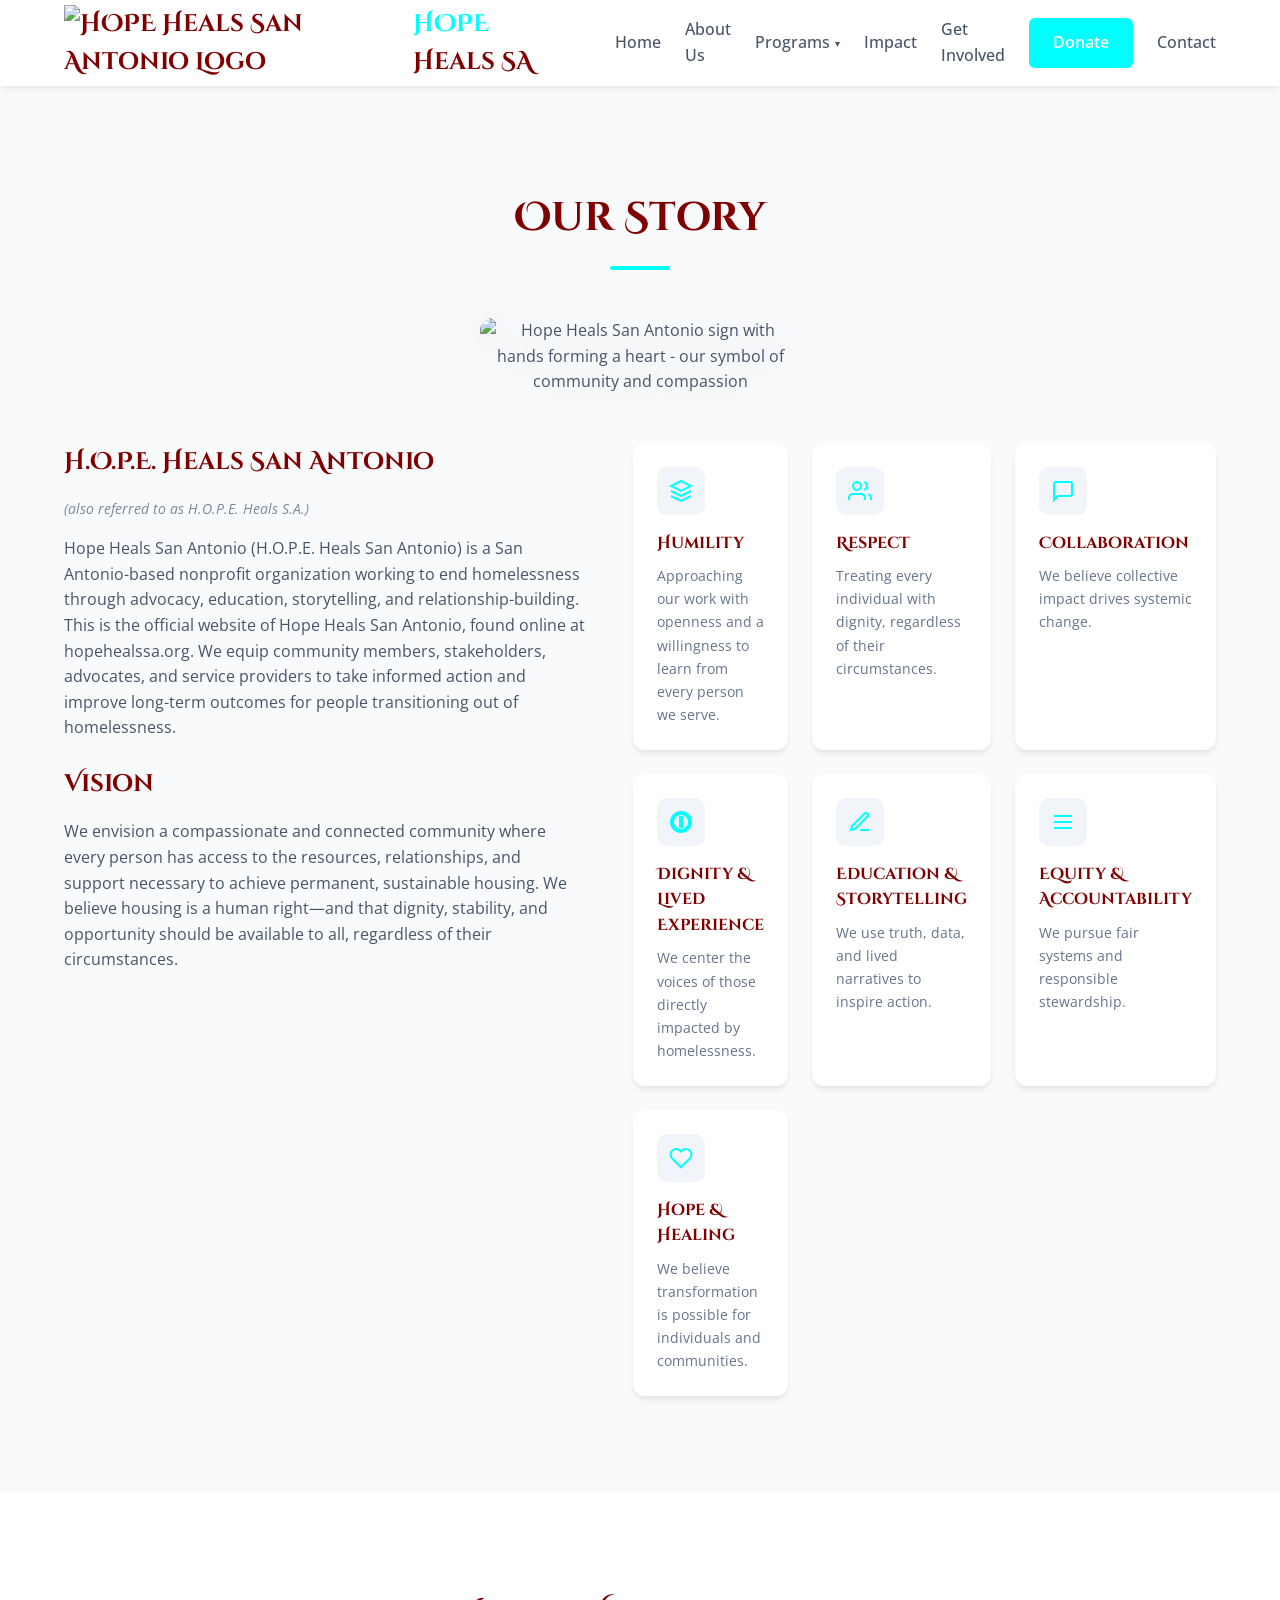
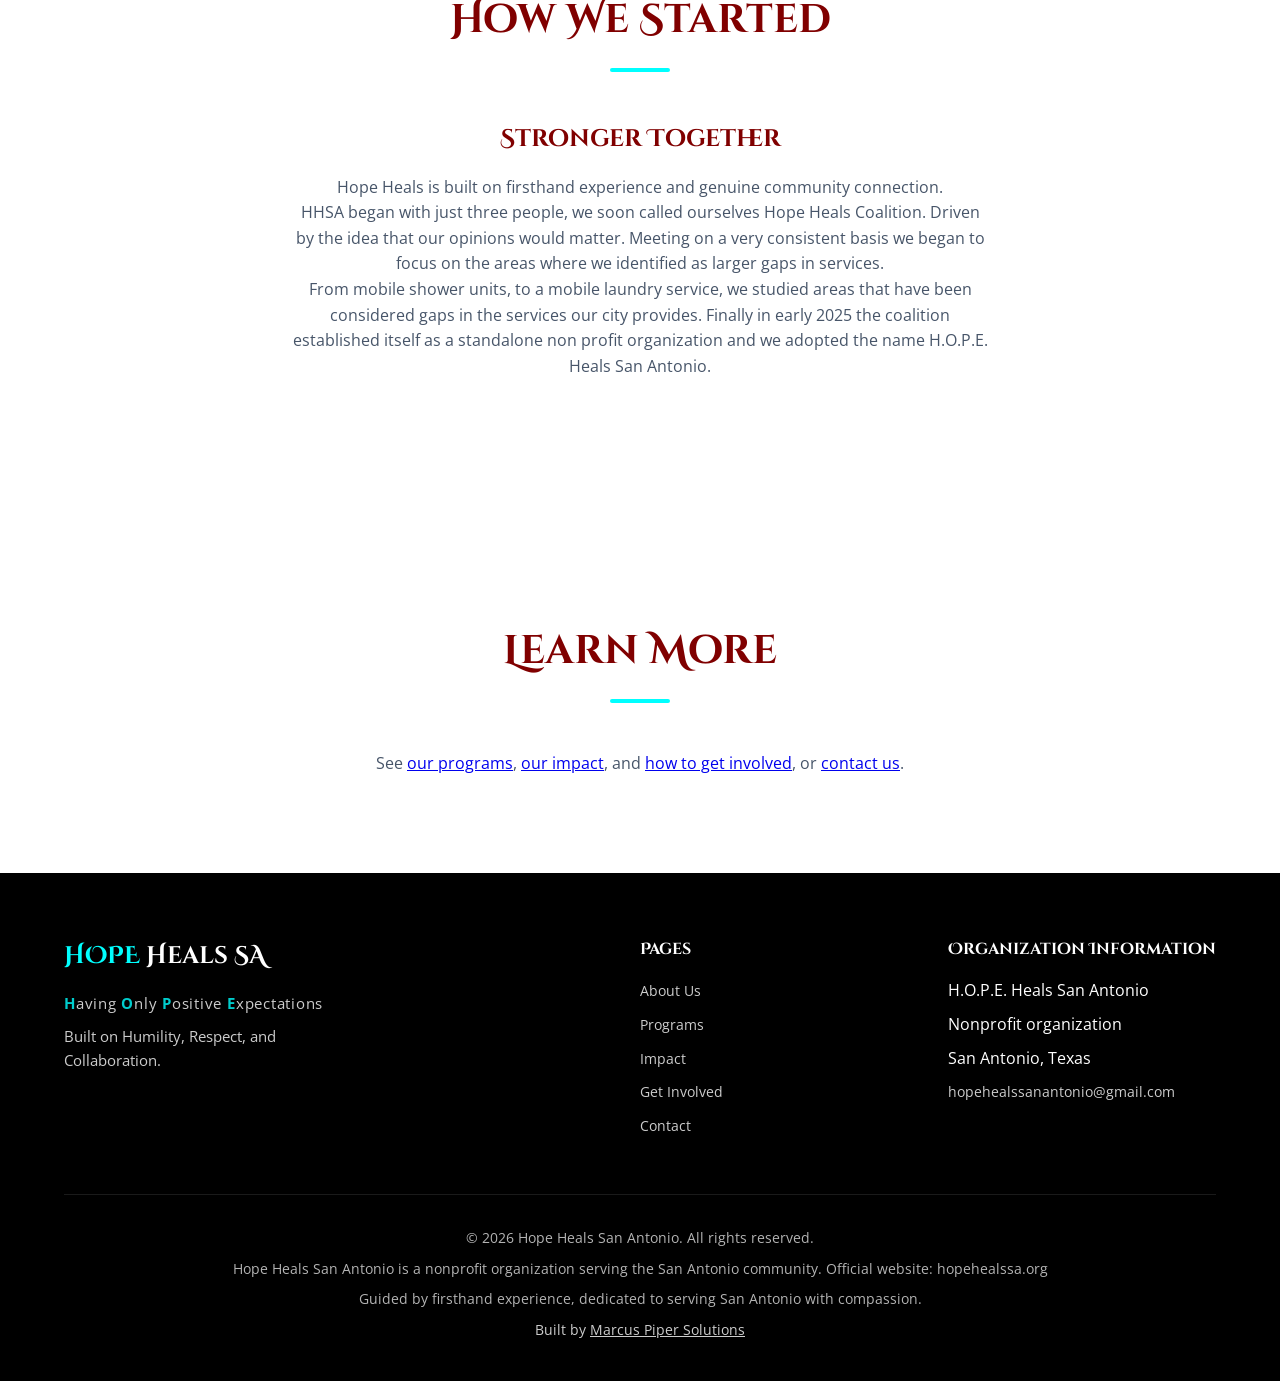
==== commit 821dfb4a: "Remove coalition wording per Aug 22 decision (founding history kept)" ====
--- a/about.html
+++ b/about.html
@@ -4,10 +4,10 @@
     <meta charset="UTF-8">
     <meta name="viewport" content="width=device-width, initial-scale=1.0">
     <meta name="description" content="About H.O.P.E. Heals San Antonio, a San Antonio nonprofit working to end homelessness through advocacy, education, storytelling, and relationship building.">
-    <meta name="keywords" content="San Antonio Nonprofit Coalition, capacity building, supportive services, advocacy, community training, unsheltered populations, firsthand experience">
+    <meta name="keywords" content="San Antonio nonprofit, capacity building, supportive services, advocacy, community training, unsheltered populations, firsthand experience">
     <meta name="author" content="Hope Heals San Antonio">
     <meta property="og:title" content="Hope Heals San Antonio | Having Only Positive Expectations">
-    <meta property="og:description" content="Hope Heals San Antonio is a nonprofit organization serving the San Antonio community. A coalition led by individuals with firsthand experience of homelessness—capacity building, supportive services, and advocacy.">
+    <meta property="og:description" content="Hope Heals San Antonio is a nonprofit organization serving the San Antonio community. Led by individuals with firsthand experience of homelessness—capacity building, supportive services, and advocacy.">
     <meta property="og:type" content="website">
     <meta property="og:url" content="https://hopehealssa.org/">
     <meta property="og:site_name" content="Hope Heals San Antonio">
@@ -201,7 +201,7 @@
                         <span class="logo-hope">HOPE</span> Heals SA
                     </a>
                     <p class="hope-definition"><strong>H</strong>aving <strong>O</strong>nly <strong>P</strong>ositive <strong>E</strong>xpectations</p>
-                    <p>A coalition built on Humility, Respect, and Collaboration.</p>
+                    <p>Built on Humility, Respect, and Collaboration.</p>
                 </div>
                 <div class="footer-links">
                     <h4>Pages</h4>
@@ -226,7 +226,7 @@
             <div class="footer-bottom">
                 <p>&copy; 2026 Hope Heals San Antonio. All rights reserved.</p>
                 <p>Hope Heals San Antonio is a nonprofit organization serving the San Antonio community. Official website: hopehealssa.org</p>
-                <p>A coalition guided by firsthand experience, dedicated to serving San Antonio with compassion.</p>
+                <p>Guided by firsthand experience, dedicated to serving San Antonio with compassion.</p>
                 <p style="margin-top: 0.5rem; font-size: 0.875rem; opacity: 0.8;">Built by <a href="https://marcus-piper-solutions-site.vercel.app/" target="_blank" rel="noopener noreferrer" style="color: inherit; text-decoration: underline;">Marcus Piper Solutions</a></p>
             </div>
         </div>
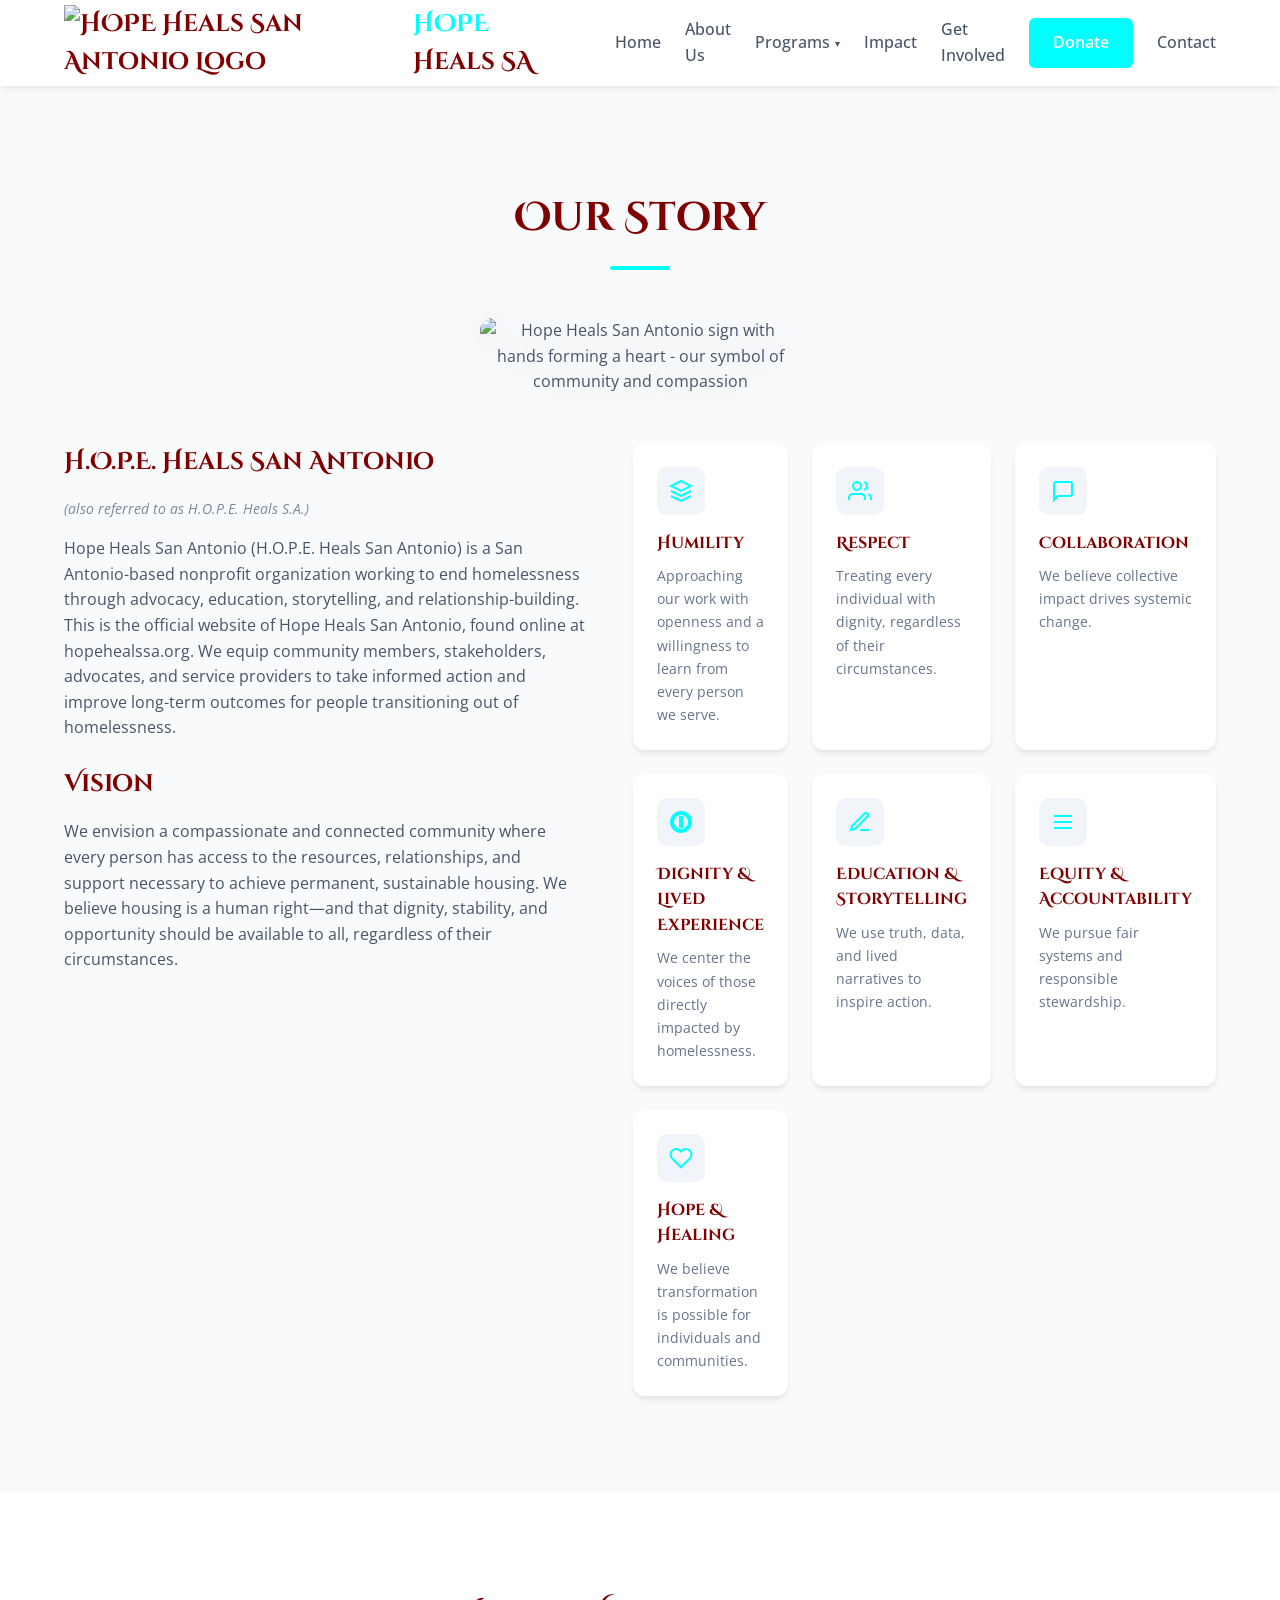
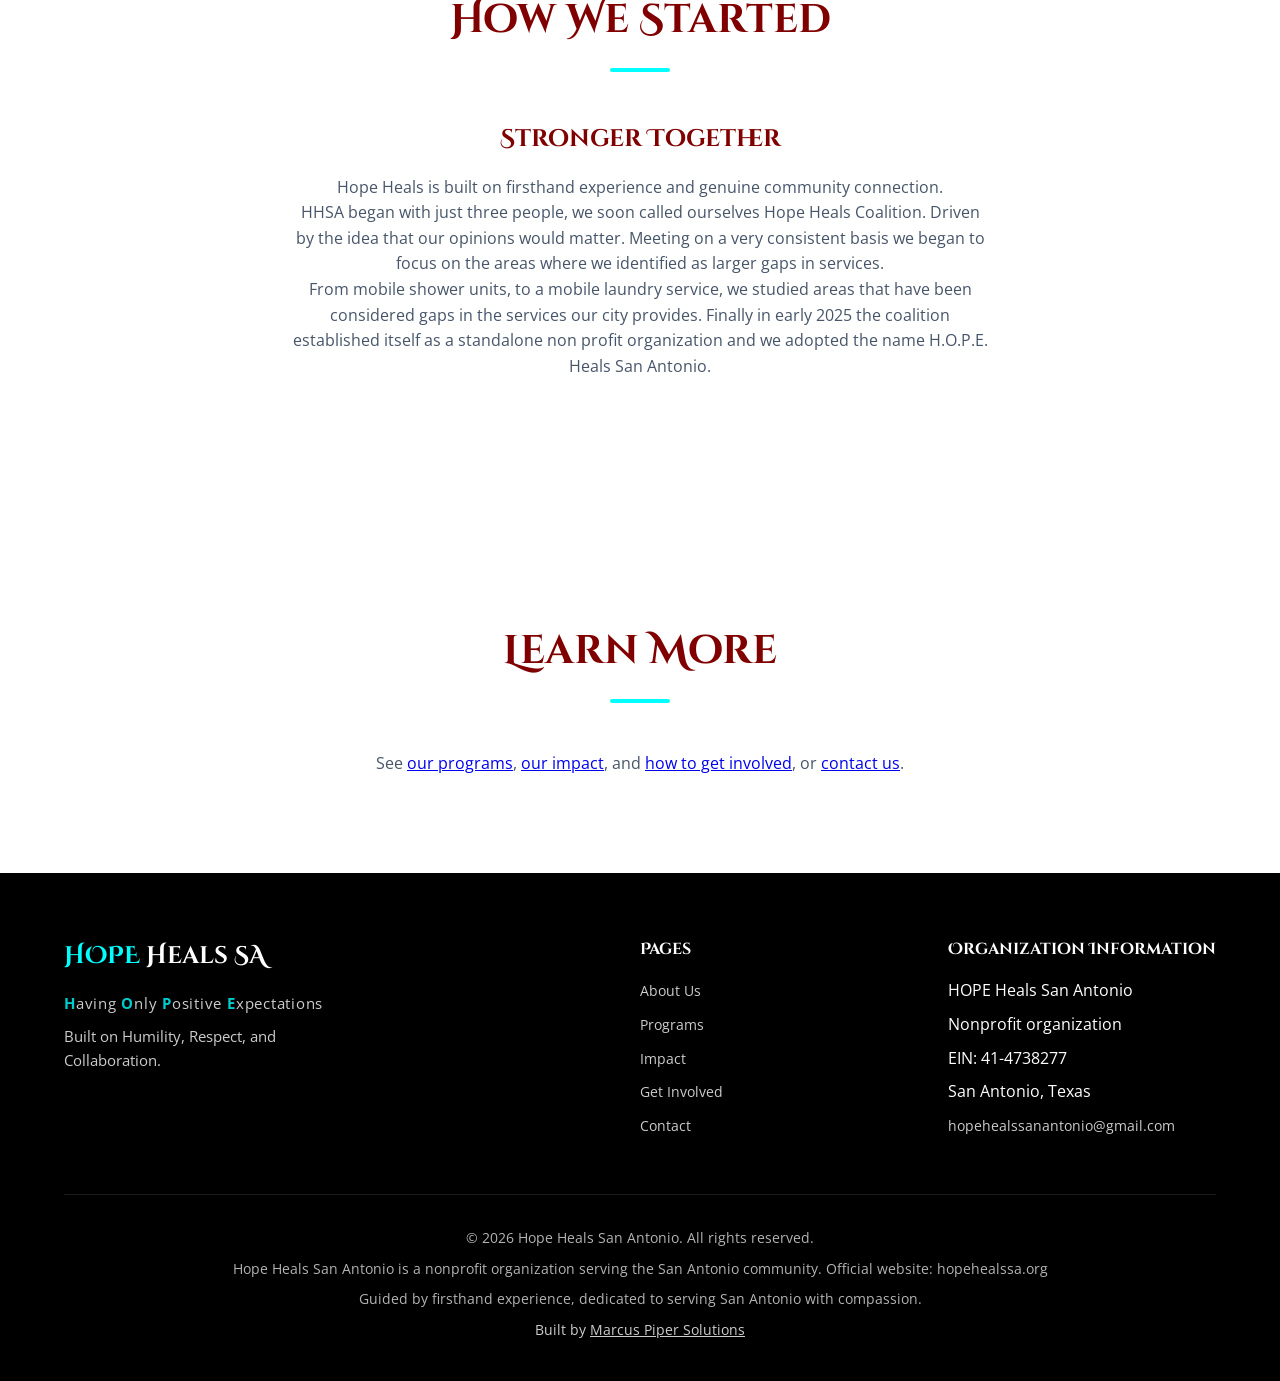
==== commit 347499c6: "Add EIN and registered legal name to footer for Google for Nonprofits" ====
--- a/about.html
+++ b/about.html
@@ -216,8 +216,9 @@
                 <div class="footer-links" id="organization-information">
                     <h4>Organization Information</h4>
                     <ul>
-                        <li>H.O.P.E. Heals San Antonio</li>
+                        <li>HOPE Heals San Antonio</li>
                         <li>Nonprofit organization</li>
+                        <li>EIN: 41-4738277</li>
                         <li>San Antonio, Texas</li>
                         <li><a href="mailto:hopehealssanantonio@gmail.com">hopehealssanantonio@gmail.com</a></li>
                     </ul>
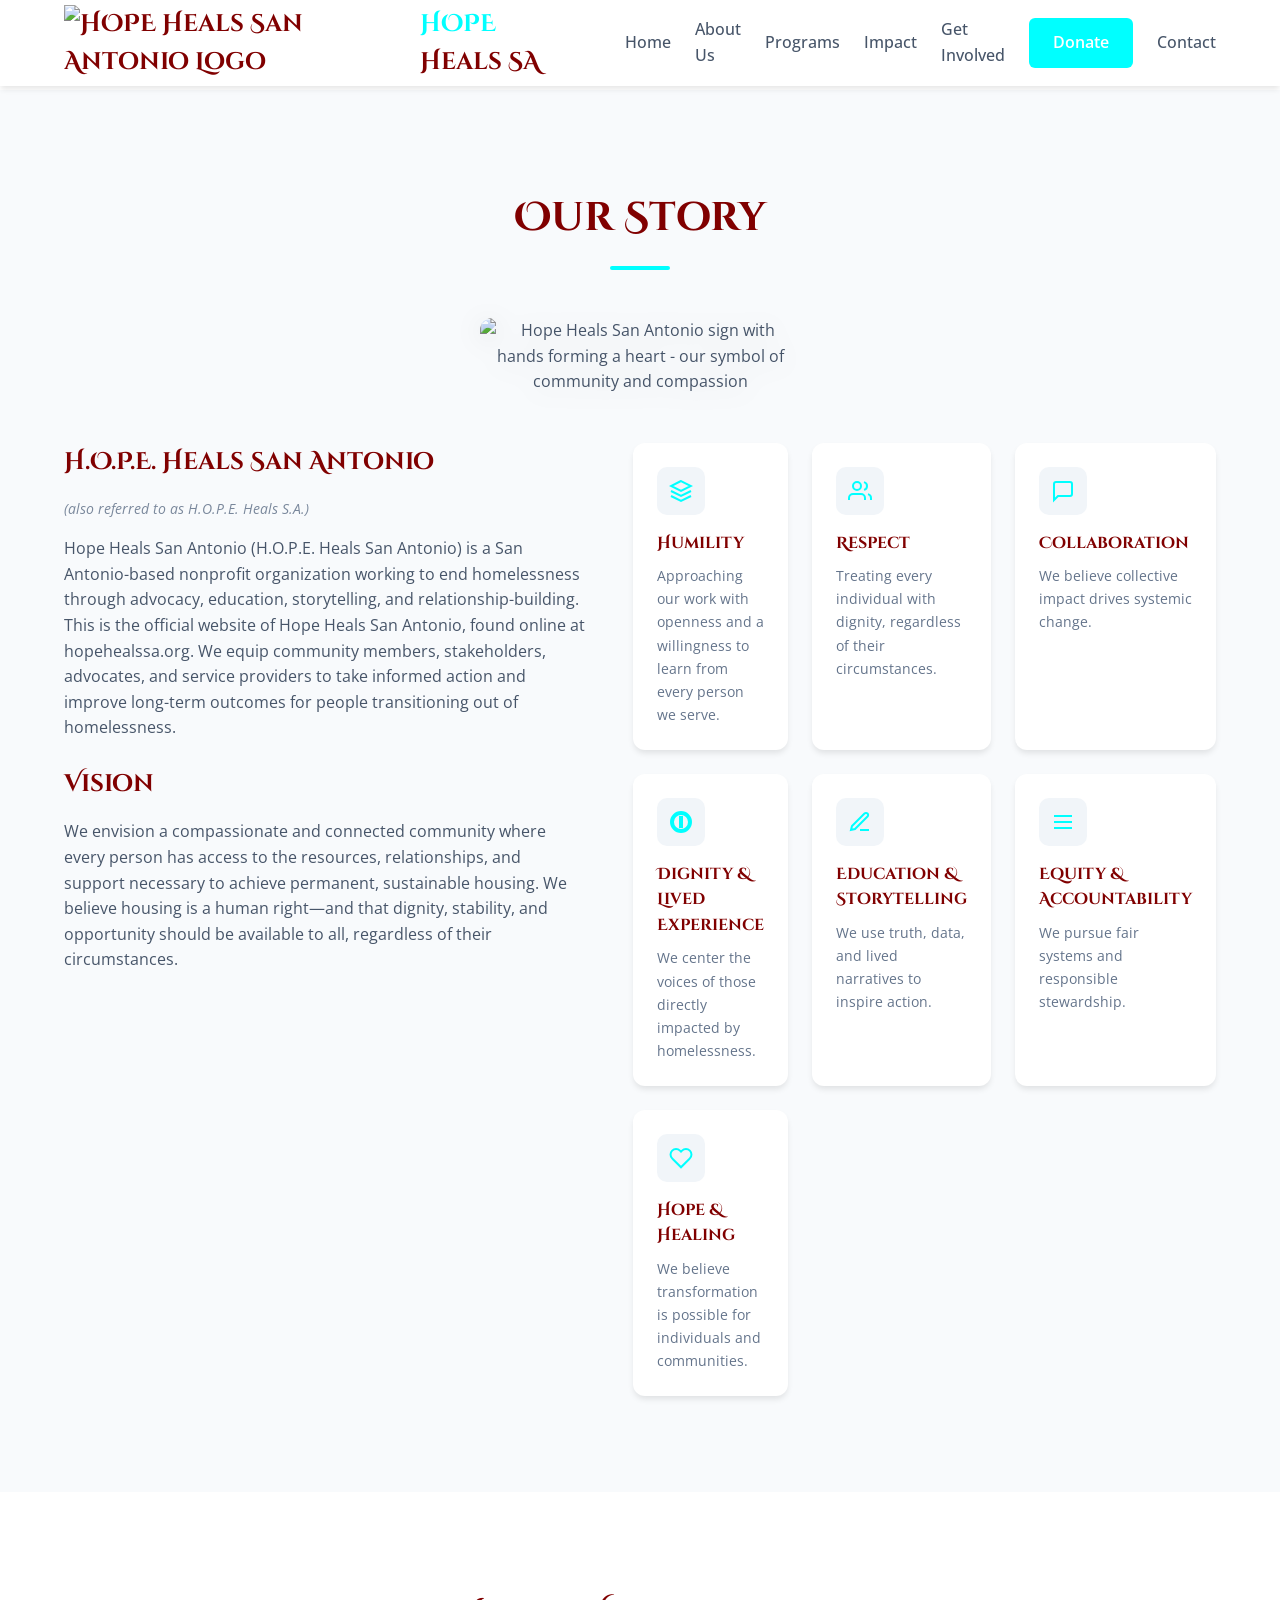
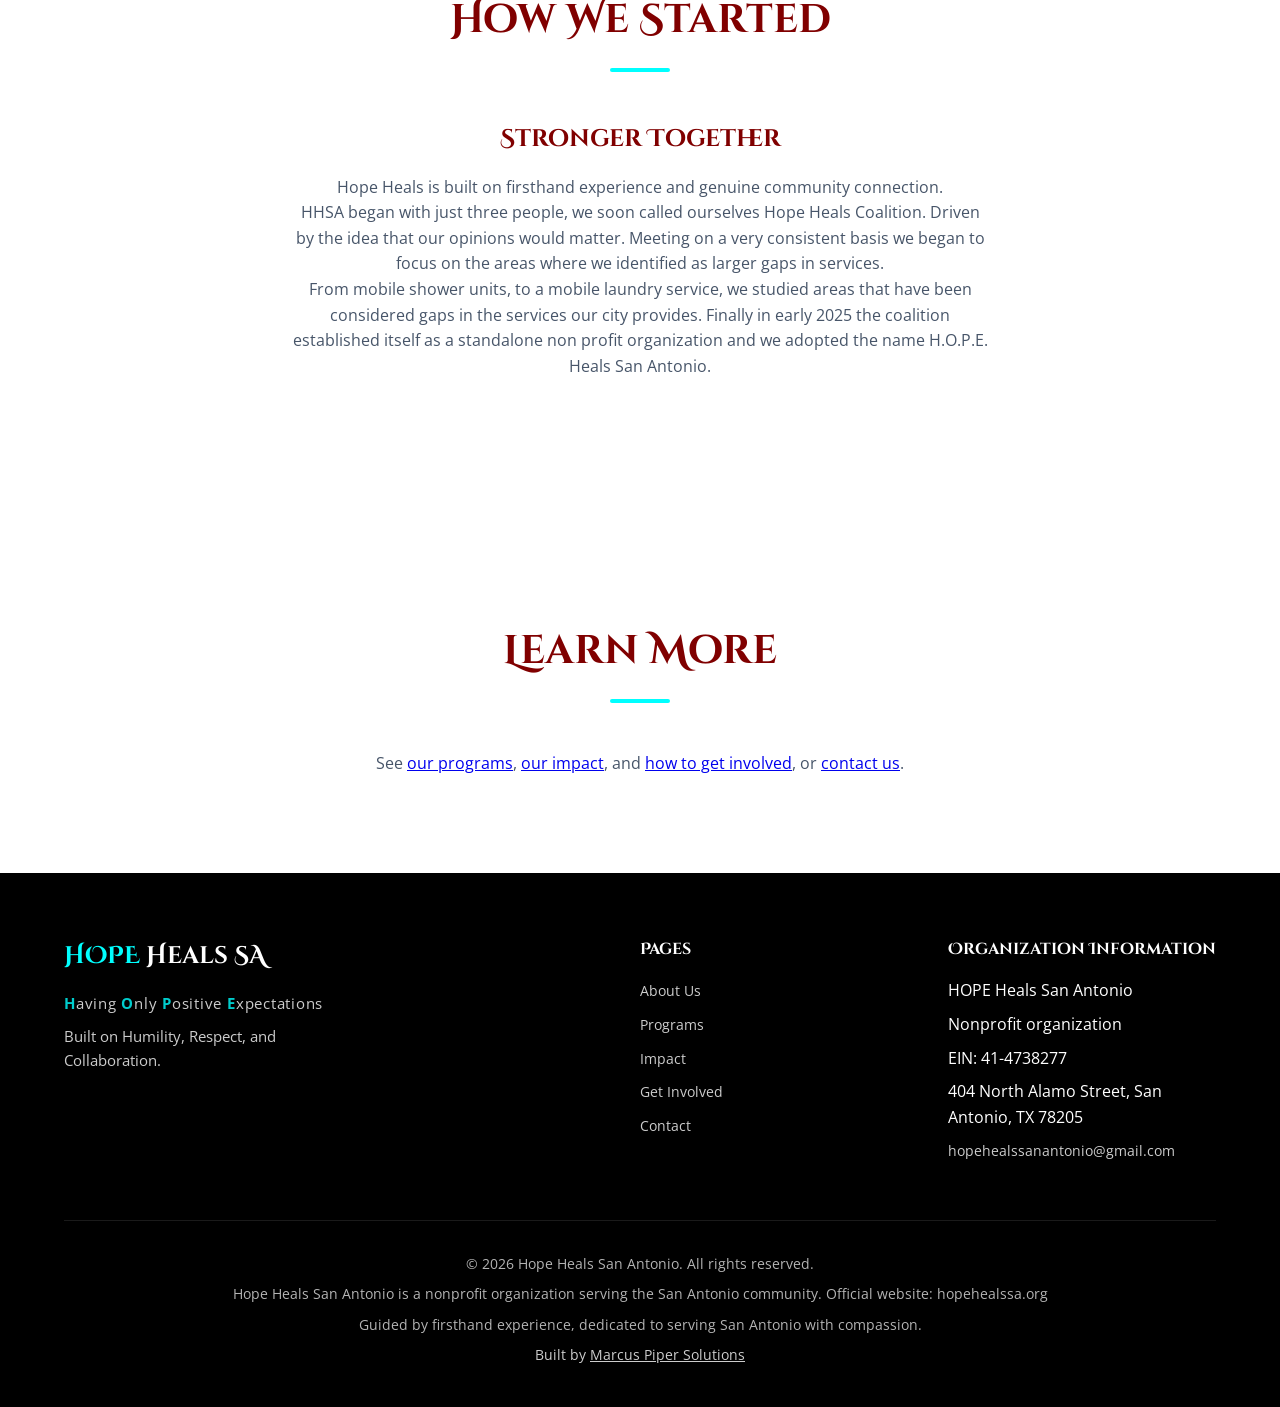
==== commit f84d57b0: "Make Programs a plain link and add confirmed street address" ====
--- a/about.html
+++ b/about.html
@@ -59,16 +59,7 @@
             <ul class="nav-menu" id="nav-menu">
                 <li><a href="index.html" class="nav-link">Home</a></li>
                 <li><a href="about.html" class="nav-link">About Us</a></li>
-                <li class="nav-item-dropdown">
-                    <a href="programs.html" class="nav-link nav-link-dropdown" aria-haspopup="true" aria-expanded="false">Programs <span class="dropdown-arrow" aria-hidden="true">&#9662;</span></a>
-                    <ul class="dropdown-menu" role="menu">
-                        <li role="none"><a href="programs.html#training" class="dropdown-link" role="menuitem">Community Training</a></li>
-                        <li role="none"><a href="programs.html#outreach" class="dropdown-link" role="menuitem">Immediate Outreach</a></li>
-                        <li role="none"><a href="programs.html#intervention" class="dropdown-link" role="menuitem">Intervention</a></li>
-                        <li role="none"><a href="programs.html#advocacy" class="dropdown-link" role="menuitem">Systems Advocacy</a></li>
-                        <li role="none"><a href="programs.html#narrative" class="dropdown-link" role="menuitem">Building a Narrative of Change</a></li>
-                    </ul>
-                </li>
+                <li><a href="programs.html" class="nav-link">Programs</a></li>
                 <li><a href="impact.html" class="nav-link">Impact</a></li>
                 <li><a href="get-involved.html" class="nav-link">Get Involved</a></li>
                 <li><a href="get-involved.html#pledge" class="nav-btn donate-btn">Donate</a></li>
@@ -219,7 +210,7 @@
                         <li>HOPE Heals San Antonio</li>
                         <li>Nonprofit organization</li>
                         <li>EIN: 41-4738277</li>
-                        <li>San Antonio, Texas</li>
+                        <li>404 North Alamo Street, San Antonio, TX 78205</li>
                         <li><a href="mailto:hopehealssanantonio@gmail.com">hopehealssanantonio@gmail.com</a></li>
                     </ul>
                 </div>
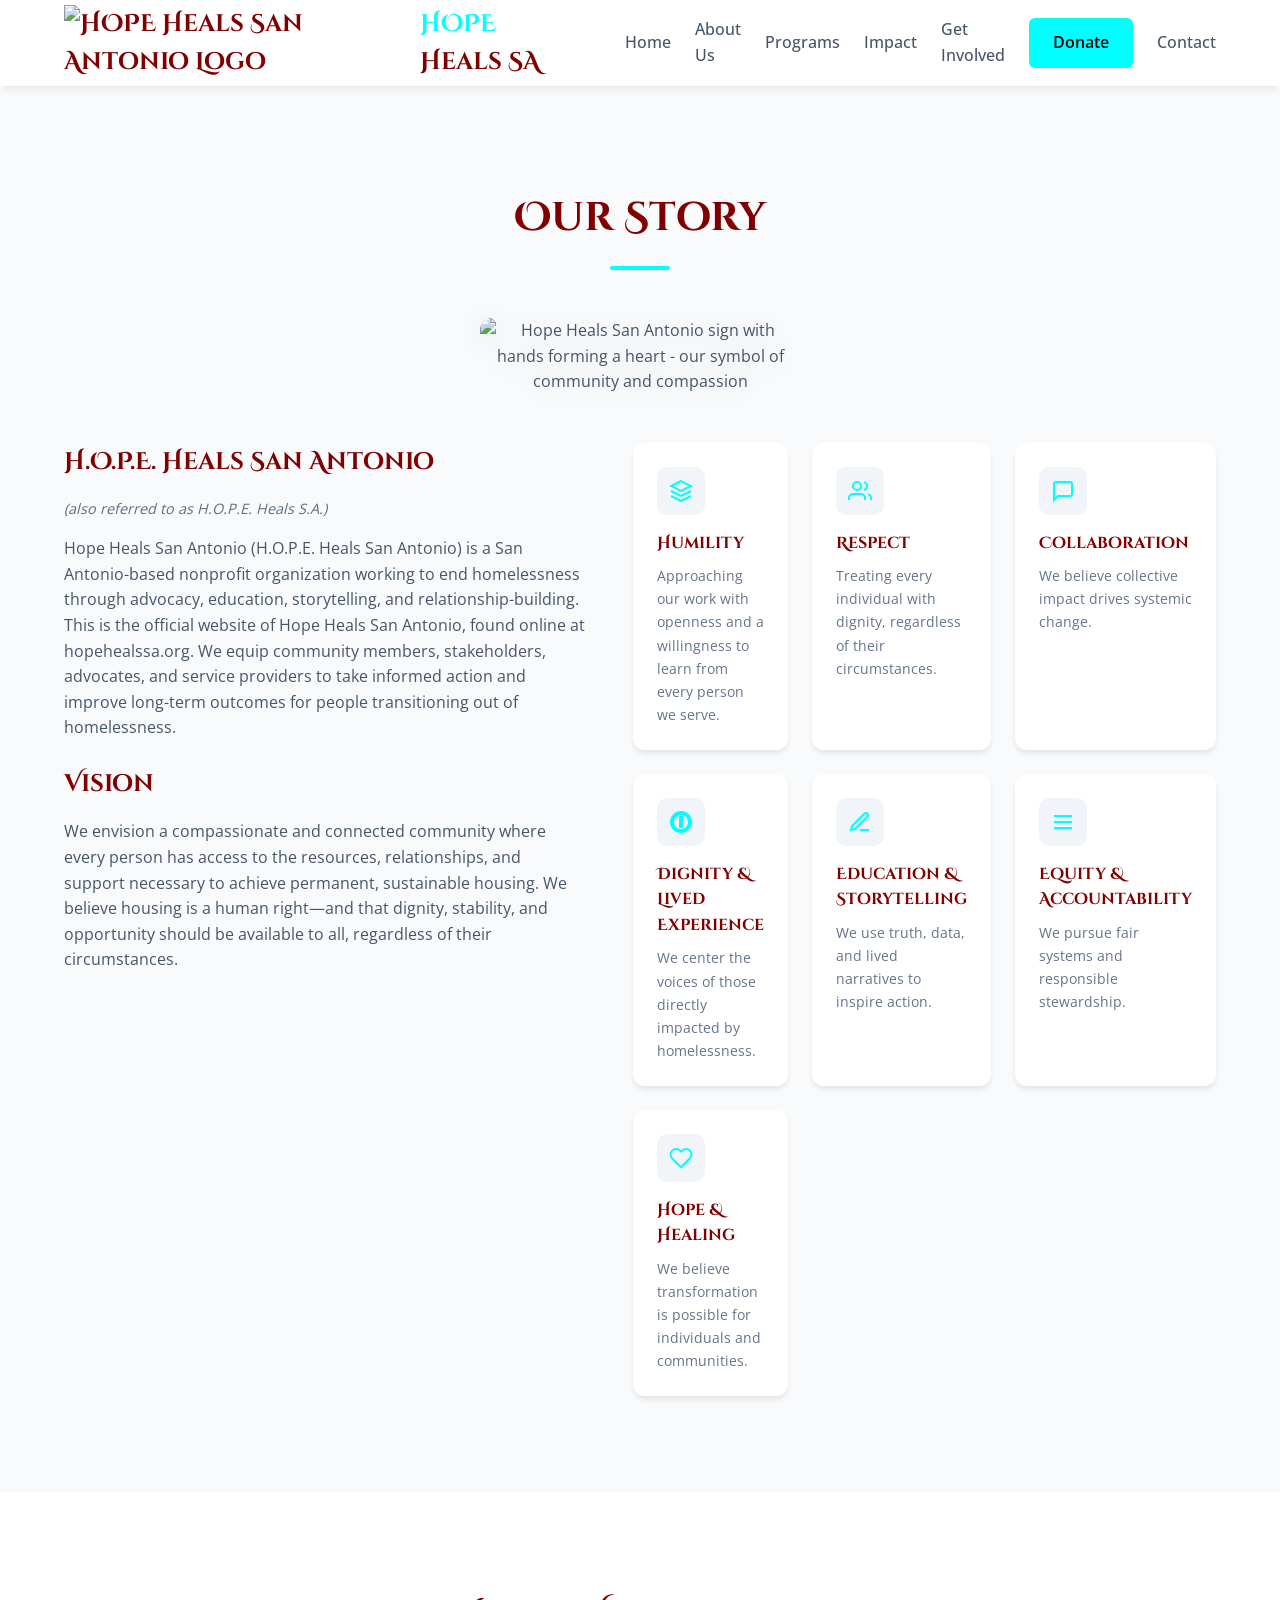
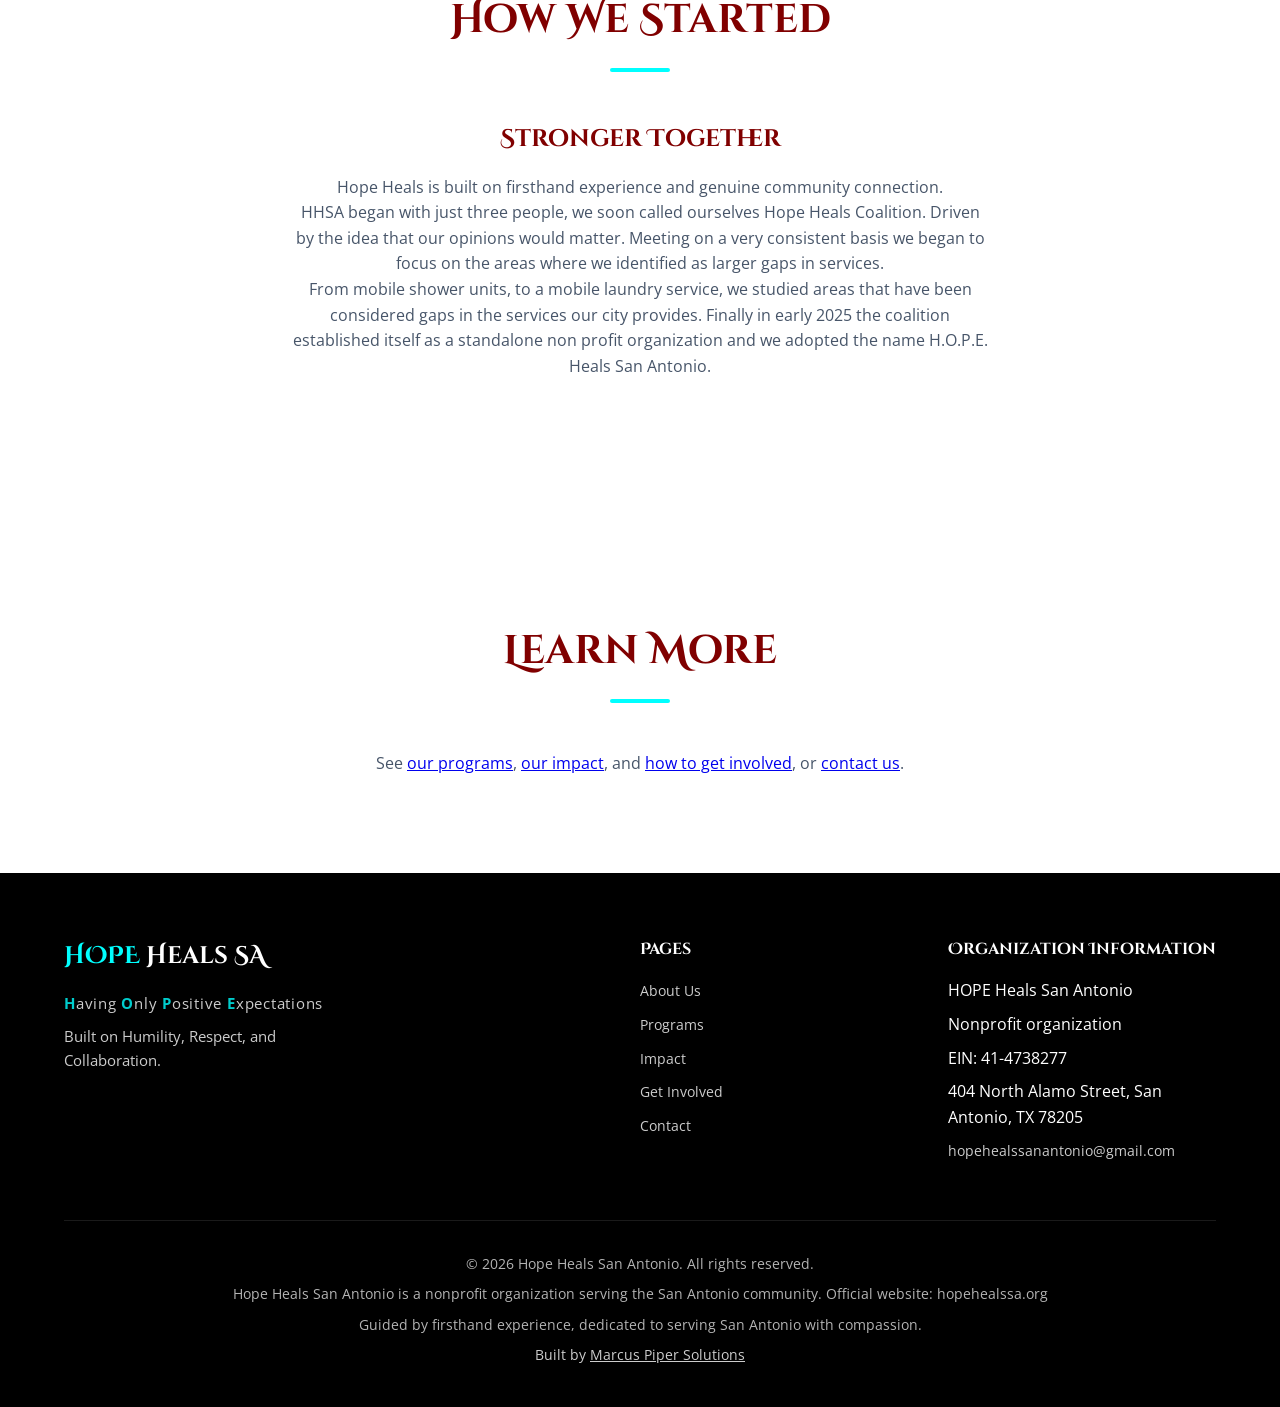
==== commit f81a79c5: "Fix dead pledge QR, readable donate buttons, smaller photos, faster pages, www tags, sitemap - Pledg" ====
--- a/about.html
+++ b/about.html
@@ -9,11 +9,11 @@
     <meta property="og:title" content="Hope Heals San Antonio | Having Only Positive Expectations">
     <meta property="og:description" content="Hope Heals San Antonio is a nonprofit organization serving the San Antonio community. Led by individuals with firsthand experience of homelessness—capacity building, supportive services, and advocacy.">
     <meta property="og:type" content="website">
-    <meta property="og:url" content="https://hopehealssa.org/">
+    <meta property="og:url" content="https://www.hopehealssa.org/">
     <meta property="og:site_name" content="Hope Heals San Antonio">
-    <meta property="og:image" content="https://hopehealssa.org/assets/images/hope-heals-sa-logo.png">
+    <meta property="og:image" content="https://www.hopehealssa.org/assets/images/hope-heals-sa-logo.png">
     <meta name="twitter:card" content="summary_large_image">
-    <link rel="canonical" href="https://hopehealssa.org/about.html">
+    <link rel="canonical" href="https://www.hopehealssa.org/about.html">
     <title>About Us | Hope Heals San Antonio</title>
     <script type="application/ld+json">
     {
@@ -21,8 +21,8 @@
         "@type": "NonprofitOrganization",
         "name": "Hope Heals San Antonio",
         "alternateName": ["HOPE Heals SA", "H.O.P.E. Heals San Antonio", "HHSA"],
-        "url": "https://hopehealssa.org",
-        "logo": "https://hopehealssa.org/assets/images/hope-heals-sa-logo.png",
+        "url": "https://www.hopehealssa.org",
+        "logo": "https://www.hopehealssa.org/assets/images/hope-heals-sa-logo.png",
         "email": "hopehealssanantonio@gmail.com",
         "areaServed": {
             "@type": "City",
@@ -40,9 +40,7 @@
     <link rel="icon" type="image/png" href="assets/images/hope-heals-sa-icon.png">
     <link rel="apple-touch-icon" href="assets/images/hope-heals-sa-icon.png">
     <link rel="stylesheet" href="style.css">
-    <link rel="preconnect" href="https://fonts.googleapis.com">
-    <link rel="preconnect" href="https://fonts.gstatic.com" crossorigin>
-    <link href="https://fonts.googleapis.com/css2?family=Cinzel+Decorative:wght@400;700;900&family=Cinzel:wght@400;700&family=Open+Sans:wght@400;500;600;700&display=swap" rel="stylesheet">
+    <link rel="preload" href="fonts/open-sans-memvYaGs12.woff2" as="font" type="font/woff2" crossorigin>
 </head>
 <body class="subpage">
     <header class="header" id="header">
--- a/style.css
+++ b/style.css
@@ -1,3 +1,36 @@
+/* Self-hosted fonts (Oct 2026): served from this site so pages do not wait on Google */
+@font-face {
+    font-family: 'Cinzel';
+    font-style: normal;
+    font-weight: 400 700;
+    font-display: swap;
+    src: url('fonts/cinzel-8vIJ7ww63m.woff2') format('woff2');
+}
+
+@font-face {
+    font-family: 'Cinzel Decorative';
+    font-style: normal;
+    font-weight: 400;
+    font-display: swap;
+    src: url('fonts/cinzel-decorative-daaCSScvJG.woff2') format('woff2');
+}
+
+@font-face {
+    font-family: 'Cinzel Decorative';
+    font-style: normal;
+    font-weight: 700 900;
+    font-display: swap;
+    src: url('fonts/cinzel-decorative-daaHSScvJG.woff2') format('woff2');
+}
+
+@font-face {
+    font-family: 'Open Sans';
+    font-style: normal;
+    font-weight: 400 700;
+    font-display: swap;
+    src: url('fonts/open-sans-memvYaGs12.woff2') format('woff2');
+}
+
 :root {
     /* ===== OFFICIAL HOPE HEALS SA BRAND COLORS ===== */
     --color-navy: #800000;          /* Brand Maroon — replaces navy for headings & structural */
@@ -1321,3 +1354,60 @@
 .pillar h4 a:hover {
     text-decoration: underline;
 }
+
+/* Readable text on the cyan brand color (Oct 2026): black on #00FFFF is about 16:1 */
+.donate-btn,
+.btn-primary {
+    color: var(--color-navy-dark) !important;
+}
+
+/* Readable small text (Oct 2026) */
+.pillar-number {
+    color: var(--color-navy) !important;
+}
+
+.story-org-sub,
+.contact-direct-note {
+    color: var(--color-slate-dark) !important;
+}
+
+/* Video loads only when tapped (keeps pages fast) */
+.video-facade {
+    position: absolute;
+    inset: 0;
+    width: 100%;
+    height: 100%;
+    padding: 0;
+    border: 0;
+    cursor: pointer;
+    background: #000;
+}
+
+.video-facade img {
+    width: 100%;
+    height: 100%;
+    object-fit: cover;
+    display: block;
+}
+
+.video-facade-play {
+    position: absolute;
+    top: 50%;
+    left: 50%;
+    width: 68px;
+    height: 48px;
+    transform: translate(-50%, -50%);
+    background: #cc0000;
+    border-radius: 12px;
+}
+
+.video-facade-play::after {
+    content: '';
+    position: absolute;
+    top: 50%;
+    left: 54%;
+    transform: translate(-50%, -50%);
+    border-style: solid;
+    border-width: 10px 0 10px 18px;
+    border-color: transparent transparent transparent #ffffff;
+}
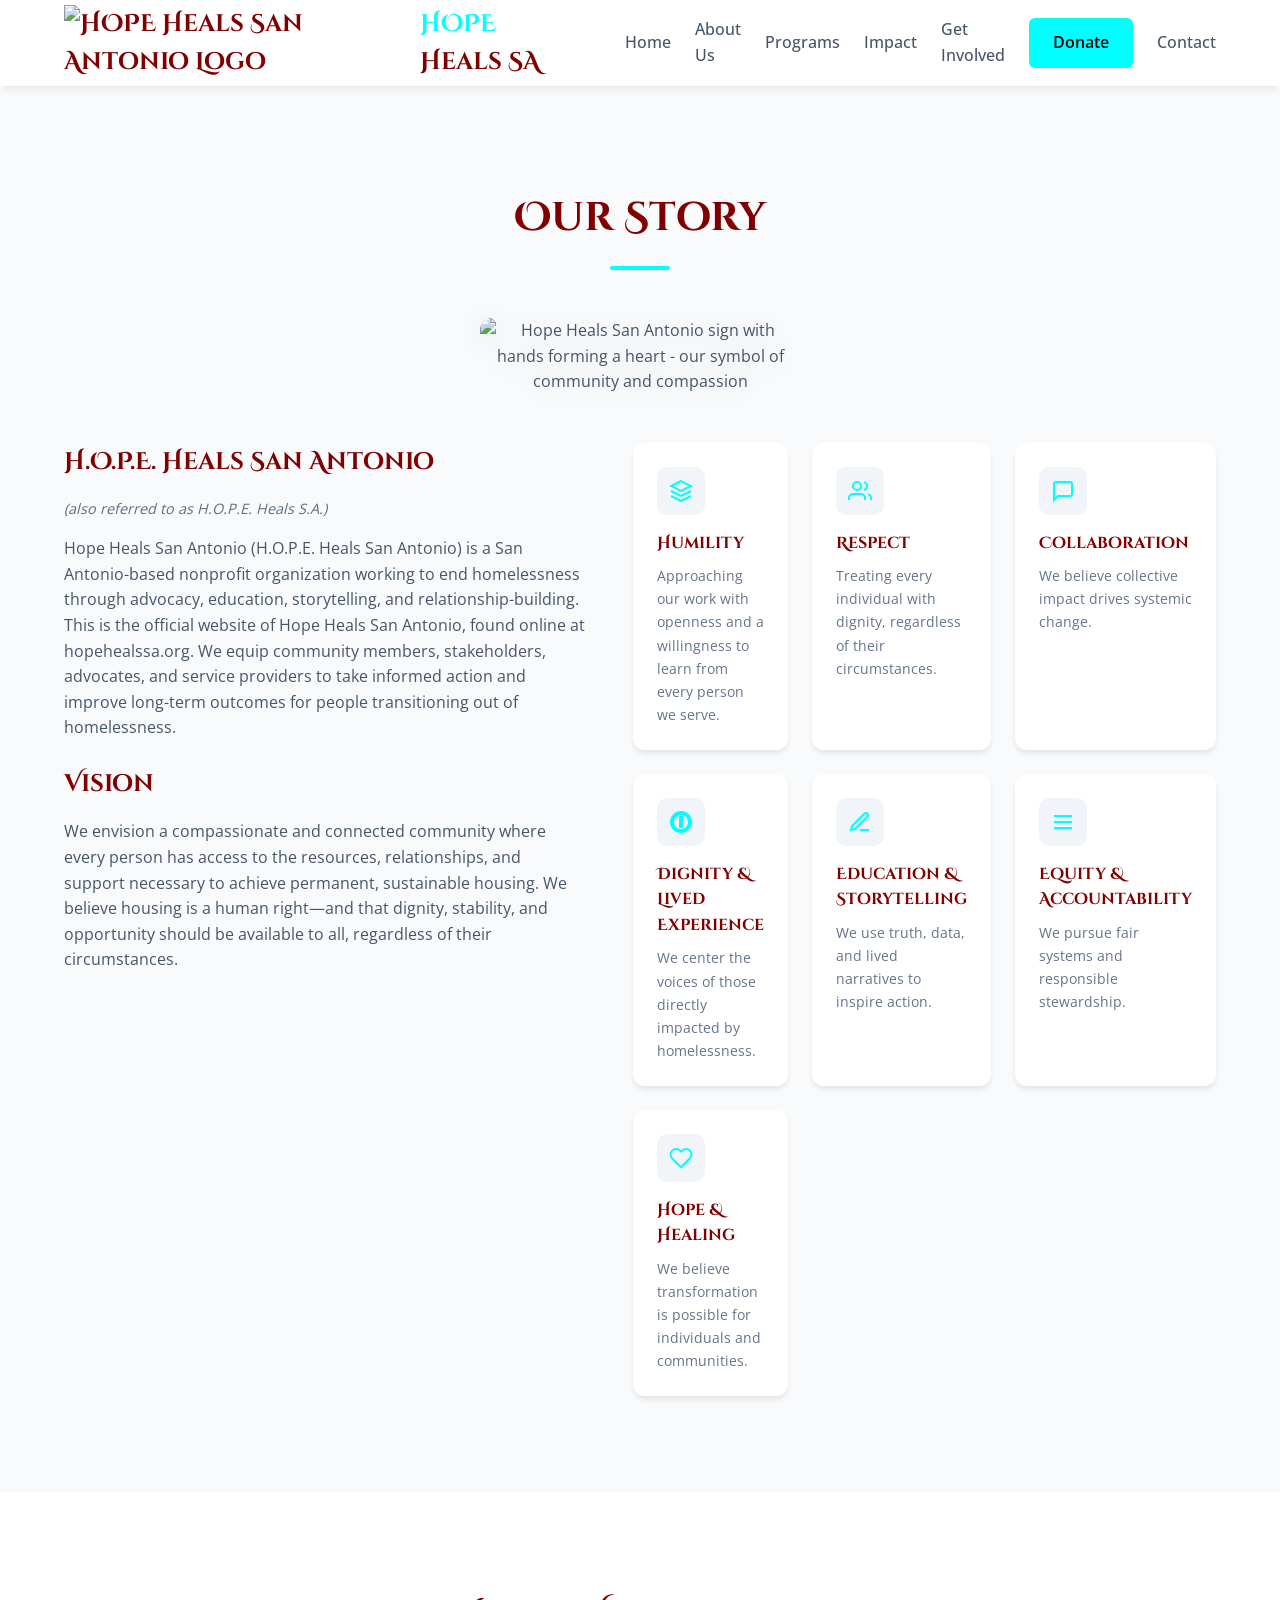
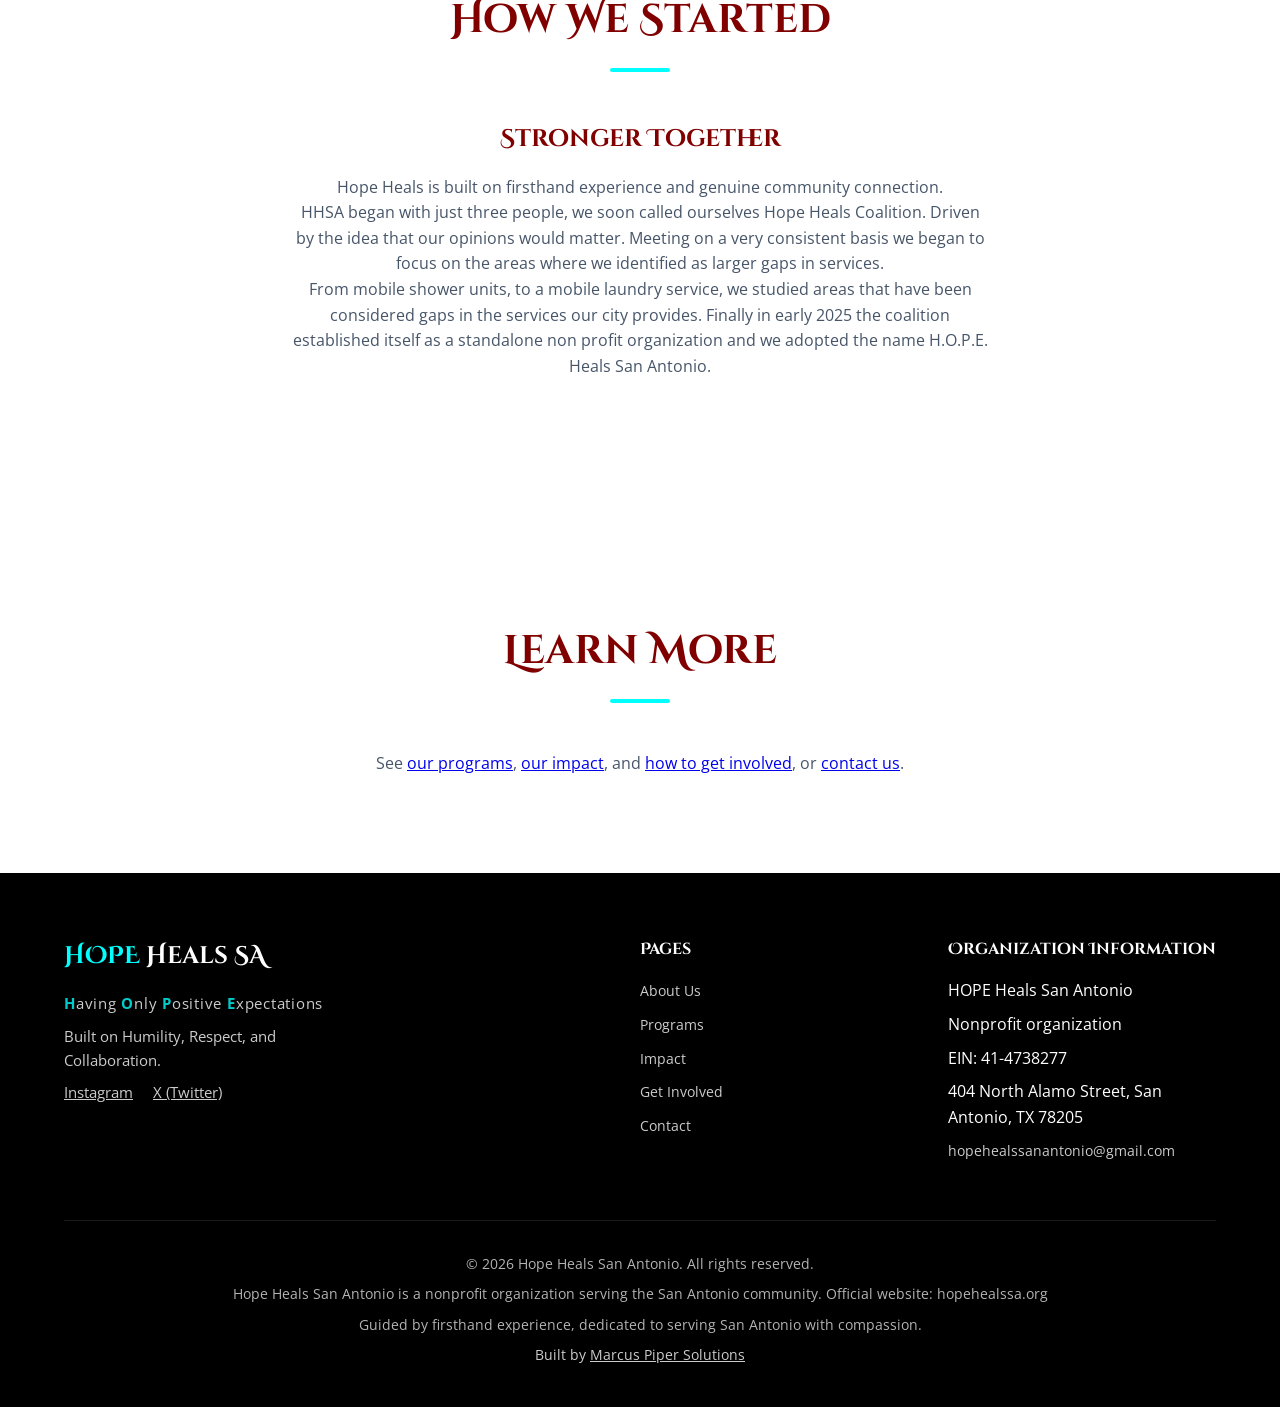
==== commit 92fb65d2: "Fix heading levels, size and WebP gallery images, add security headers, footer social links, update " ====
--- a/about.html
+++ b/about.html
@@ -70,7 +70,7 @@
         <section class="section story" id="story">
             <div class="container">
                 <div class="section-header">
-                    <h2 class="section-title">Our Story</h2>
+                    <h1 class="section-title">Our Story</h1>
                     <div class="section-divider"></div>
                 </div>
                 <div class="story-hero">
@@ -78,7 +78,7 @@
                 </div>
                 <div class="story-content">
                     <div class="story-text">
-                        <h3 class="story-org-name">H.O.P.E. Heals San Antonio</h3>
+                        <h2 class="story-org-name">H.O.P.E. Heals San Antonio</h2>
                         <p class="story-org-sub">(also referred to as H.O.P.E. Heals S.A.)</p>
                         <p>Hope Heals San Antonio (H.O.P.E. Heals San Antonio) is a San Antonio-based nonprofit organization working to end homelessness through advocacy, education, storytelling, and relationship-building. This is the official website of Hope Heals San Antonio, found online at hopehealssa.org. We equip community members, stakeholders, advocates, and service providers to take informed action and improve long-term outcomes for people transitioning out of homelessness.</p>
                         <h3>Vision</h3>
@@ -191,9 +191,10 @@
                     </a>
                     <p class="hope-definition"><strong>H</strong>aving <strong>O</strong>nly <strong>P</strong>ositive <strong>E</strong>xpectations</p>
                     <p>Built on Humility, Respect, and Collaboration.</p>
+                    <p class="footer-social"><a href="https://www.instagram.com/hopehealssanantonio?igsh=MWF5aDN1aWUzdHl4Zw==" target="_blank" rel="noopener noreferrer">Instagram</a><a href="https://x.com/HopeHealsSA" target="_blank" rel="noopener noreferrer">X (Twitter)</a></p>
                 </div>
                 <div class="footer-links">
-                    <h4>Pages</h4>
+                    <h2>Pages</h2>
                     <ul>
                         <li><a href="about.html">About Us</a></li>
                         <li><a href="programs.html">Programs</a></li>
@@ -203,7 +204,7 @@
                     </ul>
                 </div>
                 <div class="footer-links" id="organization-information">
-                    <h4>Organization Information</h4>
+                    <h2>Organization Information</h2>
                     <ul>
                         <li>HOPE Heals San Antonio</li>
                         <li>Nonprofit organization</li>
@@ -217,7 +218,7 @@
                 <p>&copy; 2026 Hope Heals San Antonio. All rights reserved.</p>
                 <p>Hope Heals San Antonio is a nonprofit organization serving the San Antonio community. Official website: hopehealssa.org</p>
                 <p>Guided by firsthand experience, dedicated to serving San Antonio with compassion.</p>
-                <p style="margin-top: 0.5rem; font-size: 0.875rem; opacity: 0.8;">Built by <a href="https://marcus-piper-solutions-site.vercel.app/" target="_blank" rel="noopener noreferrer" style="color: inherit; text-decoration: underline;">Marcus Piper Solutions</a></p>
+                <p style="margin-top: 0.5rem; font-size: 0.875rem; opacity: 0.8;">Built by <a href="https://marcuspipersolutions.com/" target="_blank" rel="noopener noreferrer" style="color: inherit; text-decoration: underline;">Marcus Piper Solutions</a></p>
             </div>
         </div>
     </footer>
--- a/style.css
+++ b/style.css
@@ -1411,3 +1411,16 @@
     border-width: 10px 0 10px 18px;
     border-color: transparent transparent transparent #ffffff;
 }
+
+/* Heading levels fixed Oct 2026: same look, correct outline (h1 per page, no skipped levels) */
+.story-text h2.story-org-name { font-family: var(--font-heading); color: var(--color-navy); font-size: 1.5rem; margin-bottom: 1rem; }
+.involved-card h2 { font-family: var(--font-heading); color: var(--color-navy); font-size: 1.17rem; margin-bottom: 0.75rem; }
+.pledge-info h2 { font-family: var(--font-heading); font-size: 1.75rem; margin-bottom: 1rem; }
+.contact-info h2 { font-family: var(--font-heading); color: var(--color-navy); font-size: 1.5rem; margin-bottom: 1rem; }
+.pillar h3 { font-family: var(--font-heading); color: var(--color-navy); font-size: 1rem; margin-bottom: 0.5rem; }
+.pillar h3 a { color: inherit; text-decoration: none; }
+.pillar h3 a:hover { text-decoration: underline; }
+.footer-links h2 { font-family: var(--font-heading); font-size: 1rem; margin-bottom: 1rem; }
+.gallery-item picture { display: block; width: 100%; height: 100%; }
+.footer-social { display: flex; gap: 1.25rem; flex-wrap: wrap; }
+.footer-social a { color: inherit; text-decoration: underline; }
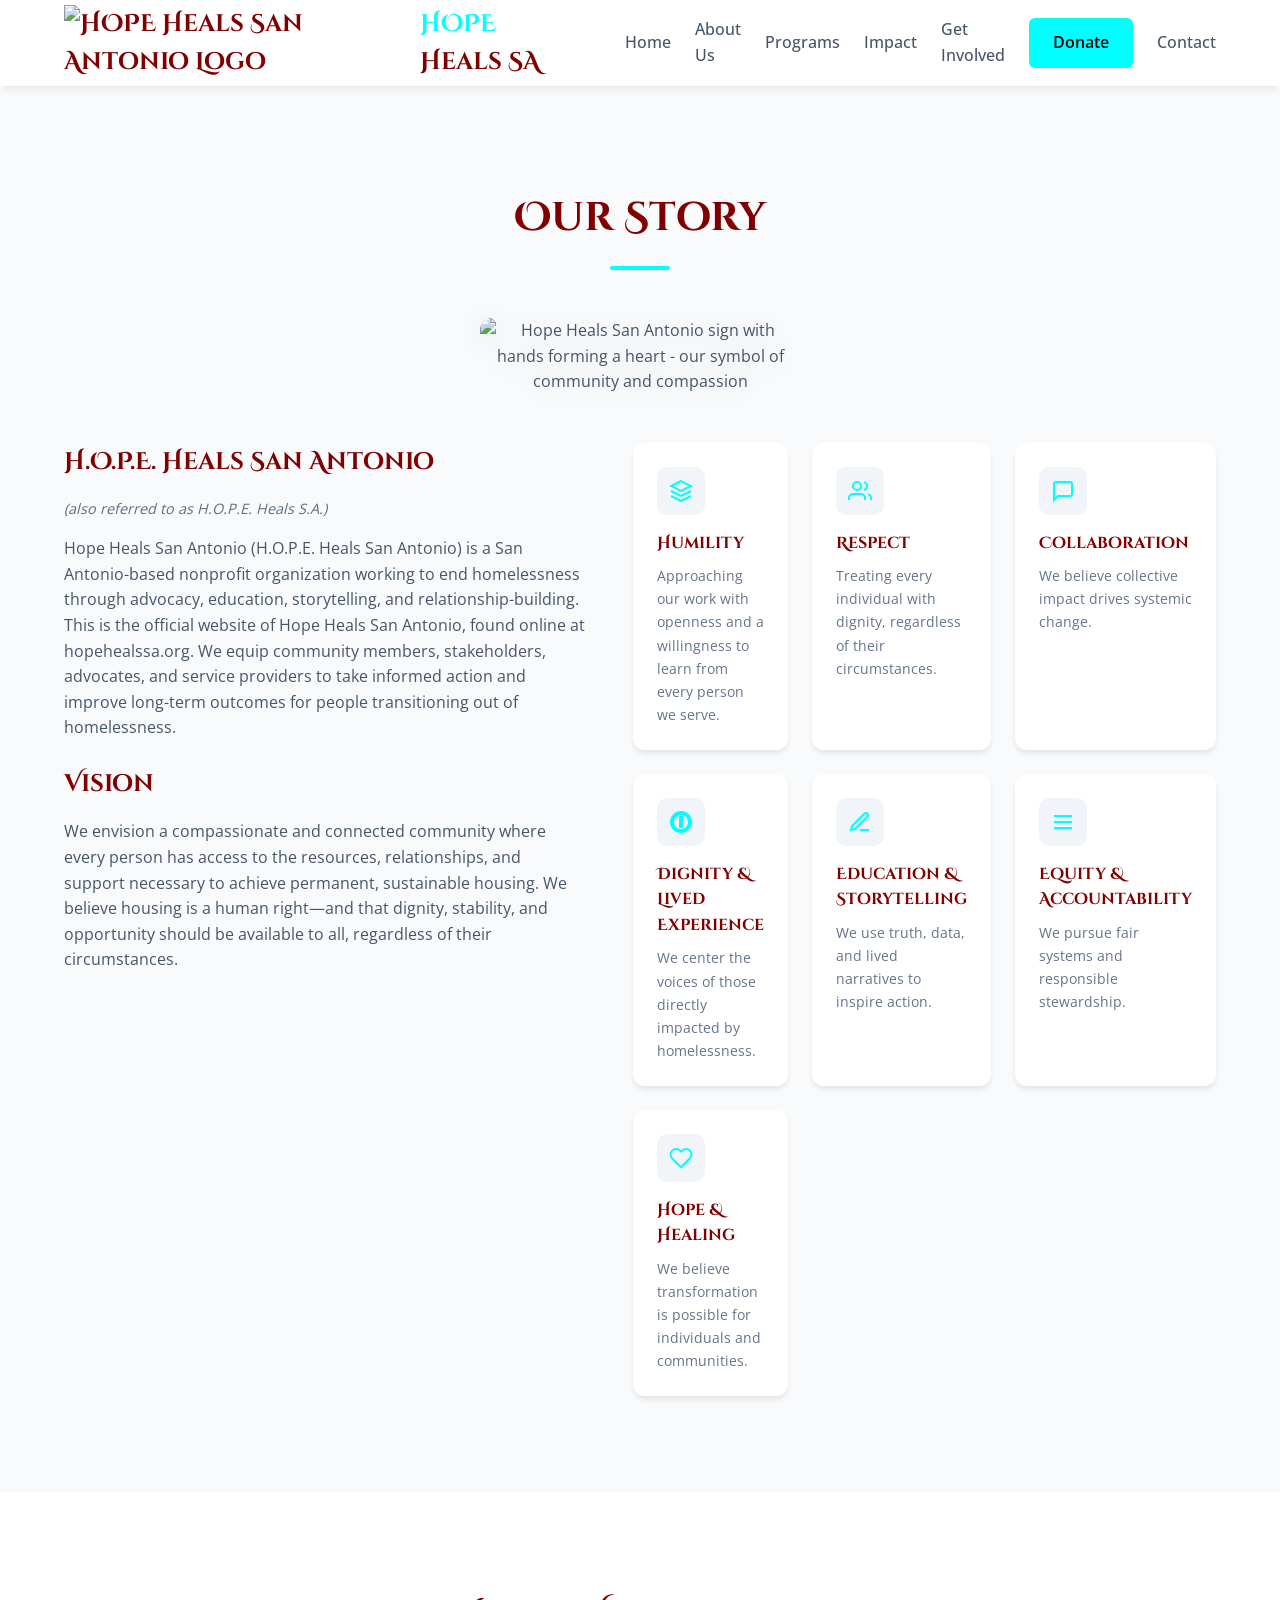
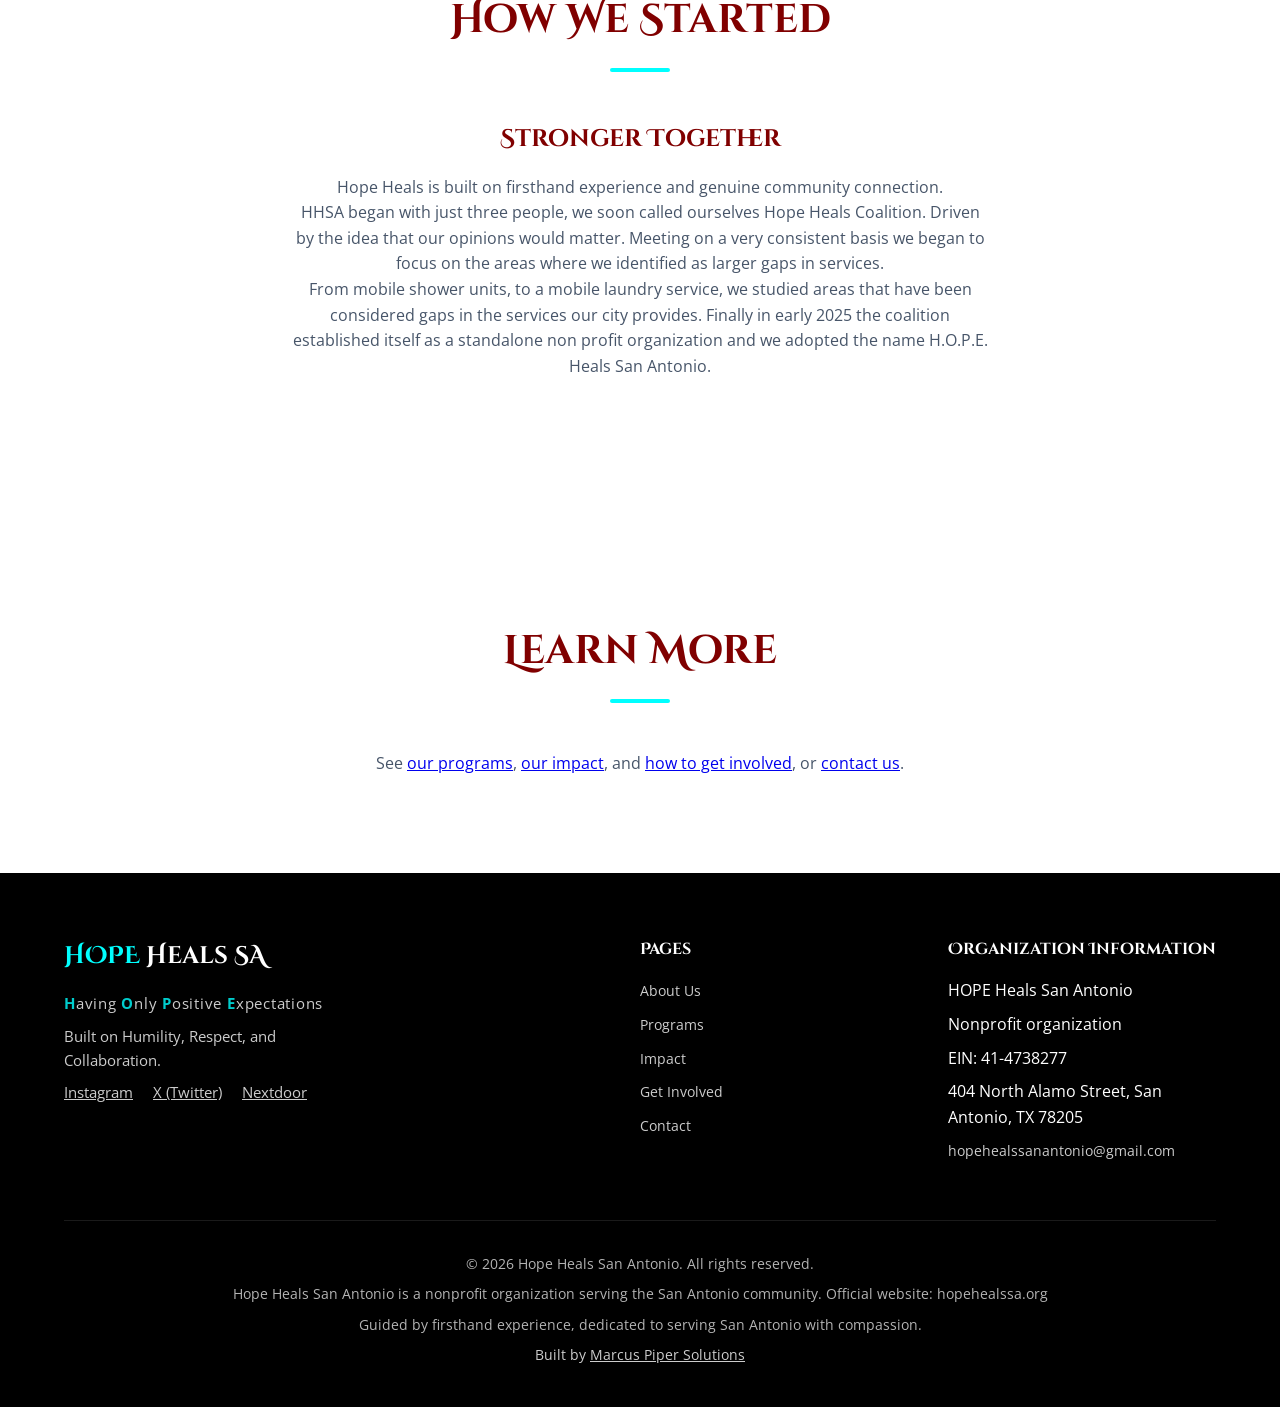
==== commit e1c756d6: "Add Nextdoor links to page footers Co-authored-by: Copilot <223556219+Copilot@users.noreply.github.c" ====
--- a/about.html
+++ b/about.html
@@ -191,7 +191,7 @@
                     </a>
                     <p class="hope-definition"><strong>H</strong>aving <strong>O</strong>nly <strong>P</strong>ositive <strong>E</strong>xpectations</p>
                     <p>Built on Humility, Respect, and Collaboration.</p>
-                    <p class="footer-social"><a href="https://www.instagram.com/hopehealssanantonio?igsh=MWF5aDN1aWUzdHl4Zw==" target="_blank" rel="noopener noreferrer">Instagram</a><a href="https://x.com/HopeHealsSA" target="_blank" rel="noopener noreferrer">X (Twitter)</a></p>
+                    <p class="footer-social"><a href="https://www.instagram.com/hopehealssanantonio?igsh=MWF5aDN1aWUzdHl4Zw==" target="_blank" rel="noopener noreferrer">Instagram</a><a href="https://x.com/HopeHealsSA" target="_blank" rel="noopener noreferrer">X (Twitter)</a><a href="https://nextdoor.com/page/hope-heals-san-antonio-san-antonio-tx?utm_campaign=1794856614039&amp;share_action_id=a4b91f20-1176-439a-b50c-77c0a5f0fce7" target="_blank" rel="noopener noreferrer">Nextdoor</a></p>
                 </div>
                 <div class="footer-links">
                     <h2>Pages</h2>
